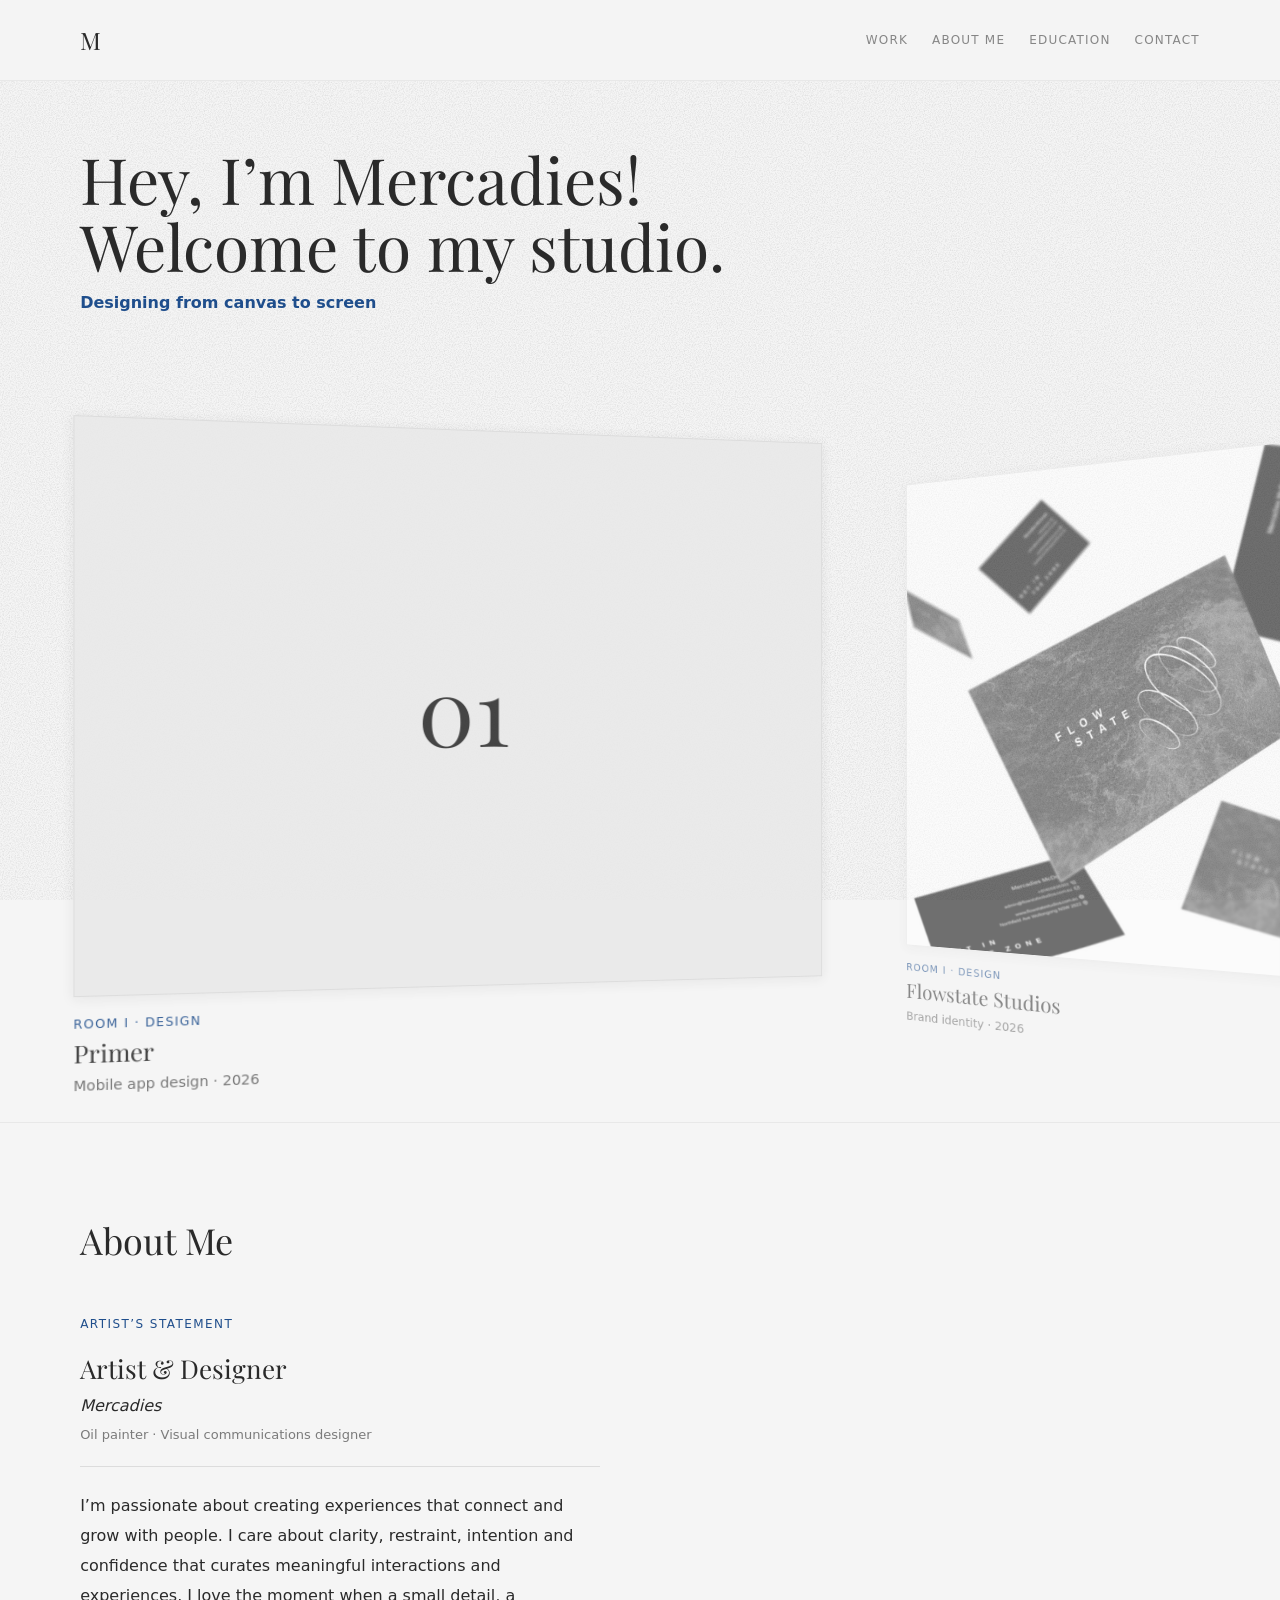
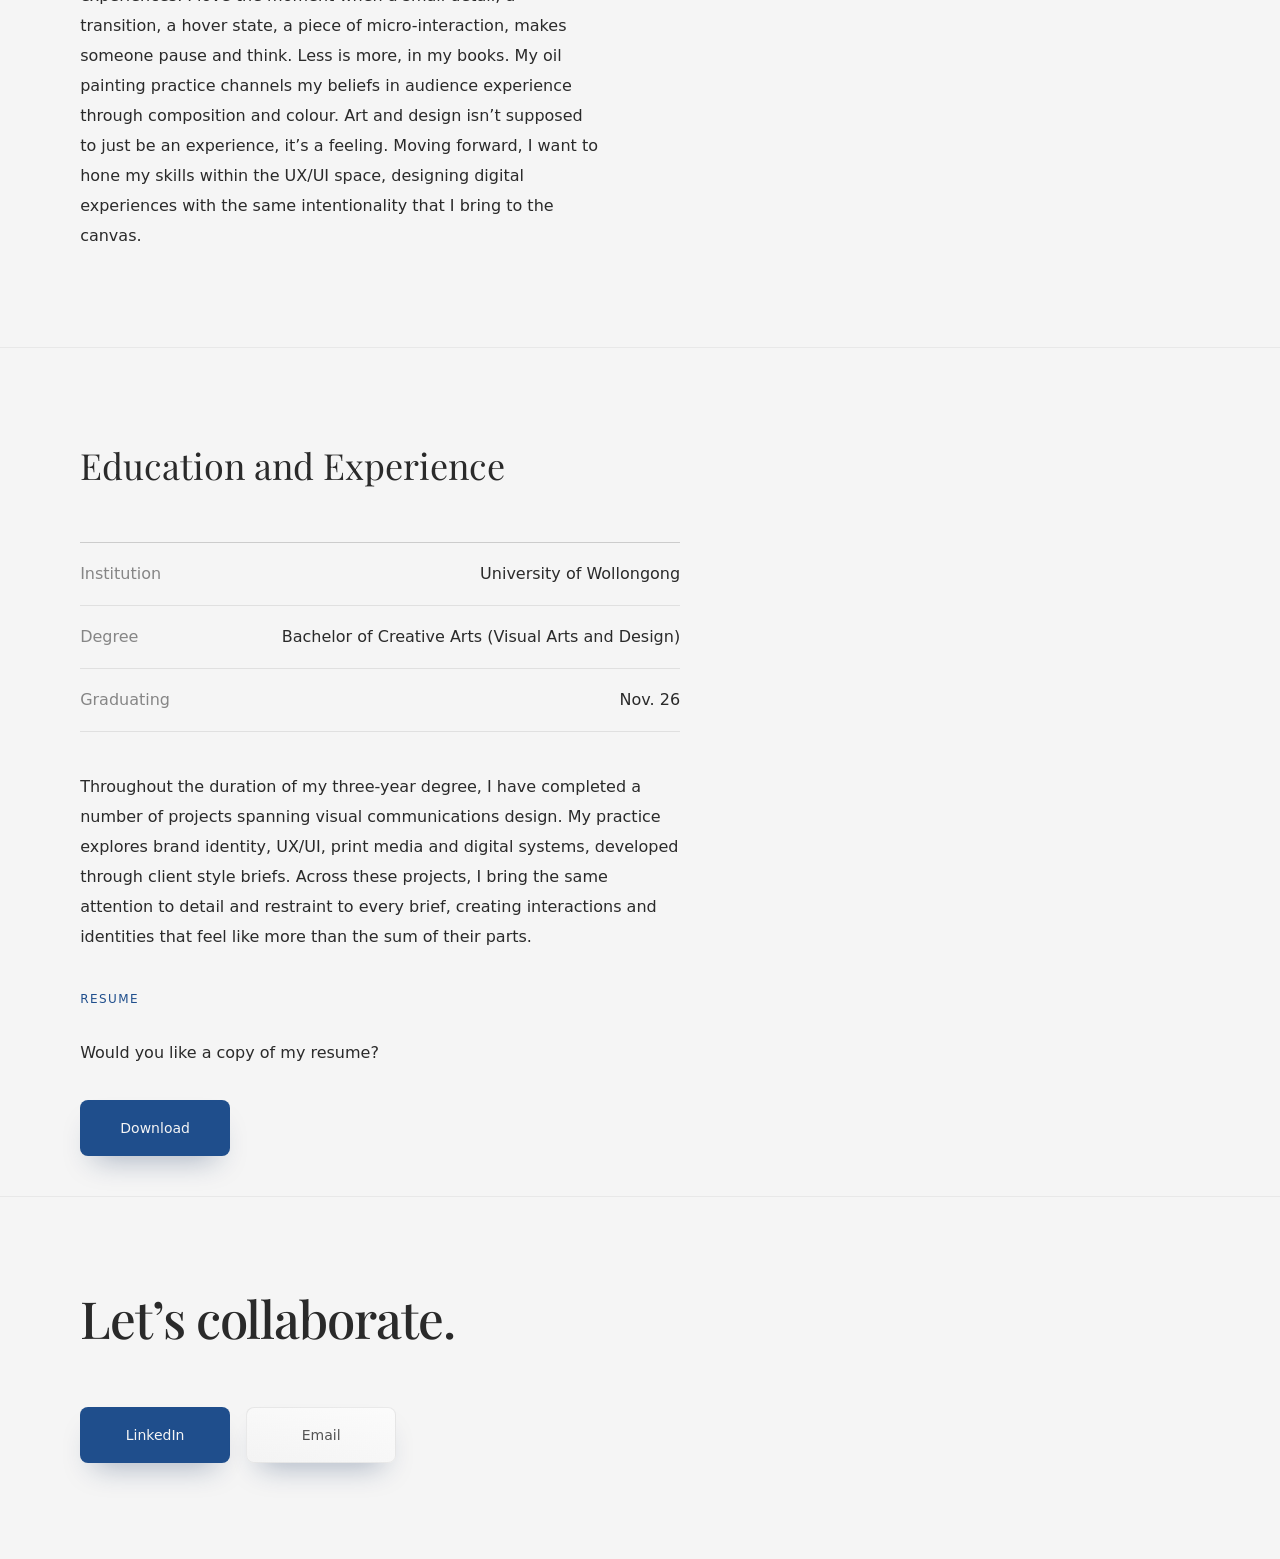
==== index.html @ 76731e68 "Update Caddyshack collateral, homepage gallery and intro styling - Caddyshack: new postcard and soci" ====
<!DOCTYPE html>
<html lang="en">
<head>
  <meta charset="UTF-8">
  <meta name="viewport" content="width=device-width, initial-scale=1">
  <title>Mercadies Portfolio</title>
  <meta name="description" content="Creative portfolio of Mercadies — artist and visual communications designer.">
  <link rel="stylesheet" href="styles.css">
  <script>document.documentElement.classList.add('js');</script>
  <style>
    .studio__nav {
      position: sticky; top: 0; z-index: 20;
      display: flex; align-items: center; justify-content: space-between; gap: var(--space-300);
      padding: var(--space-300) var(--gutter);
      background: rgba(245, 245, 245, 0.92);
      backdrop-filter: blur(10px); -webkit-backdrop-filter: blur(10px);
      border-bottom: 1px solid rgba(42, 42, 42, 0.06);
    }
    .studio__brand { font-family: var(--font-hero); font-size: 24px; color: var(--ink); }
    .studio__links { display: flex; flex-wrap: wrap; gap: var(--space-300); justify-content: flex-end; }
    .studio__links a {
      font-size: 12px; letter-spacing: 0.1em; text-transform: uppercase;
      color: rgba(42, 42, 42, 0.55); padding: 6px 0;
      border-bottom: 1px solid transparent;
      transition: color 0.4s ease-out, border-color 0.4s ease-out;
    }
    .studio__links a:hover, .studio__links a:focus-visible { color: var(--ink); border-bottom-color: var(--accent); outline: none; }

    .studio__intro {
      padding: var(--space-700) var(--gutter) var(--space-400);
      font-family: var(--font-hero); font-size: clamp(40px, 5vw, 64px); line-height: 1.05;
    }
    .studio__intro small {
      display: block; margin-top: var(--space-200);
      font-family: var(--font-display); font-size: 16px; font-weight: 600; color: var(--accent);
    }

    .walk {
      position: relative; display: flex; align-items: flex-end; gap: var(--space-700);
      overflow-x: auto; scroll-snap-type: x mandatory; scroll-behavior: smooth;
      padding: var(--space-300) var(--gutter) var(--space-400);
      scrollbar-width: none; overscroll-behavior-x: contain;
    }
    .walk::-webkit-scrollbar { display: none; }
    .walk:focus-visible { outline: 2px solid var(--accent); outline-offset: 4px; }

    .grain { z-index: 0; }
    .studio { position: relative; z-index: 1; }
    .piece { flex: 0 0 min(60vw, 760px); scroll-snap-align: center; margin: 0; }
    .piece__stage { height: clamp(520px, 66vh, 640px); display: flex; flex-direction: column; justify-content: flex-end; align-items: center; }
    .piece__stage--wall { justify-content: center; }
    .diptych { display: grid; grid-template-columns: 1fr 1fr; gap: var(--space-300); width: 100%; }
    .diptych .work { aspect-ratio: 3 / 2; }

    .work {
      position: relative; width: 100%; aspect-ratio: 4 / 3; overflow: hidden;
      background: var(--surface-light); border: 1px solid rgba(42, 42, 42, 0.08);
      box-shadow: var(--shadow-card);
      transition: transform 0.7s var(--ease-expo), box-shadow 0.7s ease-out;
    }
    .work img { position: absolute; inset: 0; width: 100%; height: 100%; object-fit: cover; }
    .work--type { display: flex; align-items: center; justify-content: center; background: var(--surface); }
    .work--type span { font-family: var(--font-hero); font-size: 96px; line-height: 1; }
    .work--empty {
      display: flex; align-items: center; justify-content: center;
      background: transparent; border: 1px dashed rgba(42, 42, 42, 0.25);
      font-size: 14px; letter-spacing: 0.08em; text-transform: uppercase; color: rgba(42, 42, 42, 0.45);
    }
    .work--framed { padding: var(--space-300); background: var(--surface-light); }
    .work--framed > * { position: relative; width: 100%; height: 100%; }

    .piece:hover .work { transform: translateY(-6px); box-shadow: 0 30px 60px -28px rgba(42, 42, 42, 0.35); }

    .plaque { margin-top: var(--space-200); font-size: 14px; line-height: 1.5; color: rgba(42, 42, 42, 0.7); }
    .plaque strong {
      display: block; font-family: var(--font-hero); font-weight: 400; font-size: 24px;
      color: var(--ink); margin-bottom: 4px;
    }
    .plaque em { font-style: normal; color: var(--accent); font-size: 12px; letter-spacing: 0.1em; text-transform: uppercase; }
    .card-head { display: grid; row-gap: var(--space-100); padding-bottom: var(--space-300); margin-bottom: var(--space-300); border-bottom: 1px solid rgba(42, 42, 42, 0.12); }
    .card-head__title { font-family: var(--font-hero); font-size: 26px; line-height: 1.1; color: var(--ink); margin: 0; }
    .card-head__artist { font-style: italic; color: var(--ink); margin: 0; }
    .card-head__meta { font-size: 13px; color: rgba(42, 42, 42, 0.6); margin: 0; }
    .piece a { display: block; color: inherit; }
    .piece a:focus-visible { outline: 2px solid var(--accent); outline-offset: 6px; }


    .placard {
      max-width: 520px; padding: 0;
    }
    .placard__eyebrow {
      font-size: 12px; letter-spacing: 0.12em; text-transform: uppercase;
      color: var(--accent); margin: 0 0 var(--space-300);
    }
    .catalogue { margin: 0; max-width: 600px; border-top: 1px solid rgba(42, 42, 42, 0.2); }
    .catalogue div {
      display: flex; justify-content: space-between; gap: var(--space-300);
      padding: var(--space-200) 0; border-bottom: 1px solid rgba(42, 42, 42, 0.1);
      font-size: var(--text-body); line-height: var(--lh-body);
    }
    .catalogue dt { color: rgba(42, 42, 42, 0.55); }
    .catalogue dd { margin: 0; text-align: right; }
    .gallery-hover .walk { scroll-snap-type: none; scroll-behavior: auto; perspective: 1400px; }
    .gallery-hover .piece { will-change: transform, opacity; }
    @keyframes studio-in { from { opacity: 0; } to { opacity: 1; } }
    body { animation: studio-in 1s ease-out both; }
    .js .studio__section {
      opacity: 0; transform: translateY(22px);
      transition: opacity 1.4s var(--ease-expo), transform 1.6s var(--ease-expo);
    }
    .js .studio__section.is-in { opacity: 1; transform: none; }
    .js img { opacity: 0; transform: scale(1.04); transition: opacity 1.4s ease-out, transform 2s var(--ease-expo); }
    .js img.is-loaded { opacity: 1; transform: none; }
    @keyframes intro-rise {
      from { opacity: 0; transform: translateY(20px); filter: blur(4px); }
      to { opacity: 1; transform: none; filter: none; }
    }
    @keyframes intro-fade { from { opacity: 0; } to { opacity: 1; } }
    :root { --t0: 0.3s; }
    @keyframes hang {
      0% { opacity: 0; transform: translateY(-36px) rotate(-3deg); }
      60% { opacity: 1; transform: translateY(4px) rotate(0.8deg); }
      100% { opacity: 1; transform: none; }
    }
    .intro-line { display: block; animation: intro-rise 1.4s var(--ease-expo) both; }
    .intro-line--hover { display: inline-block; animation-fill-mode: backwards; transition: transform 0.7s var(--ease-expo), color 0.7s ease-out, letter-spacing 0.7s var(--ease-expo); }
    @media (hover: hover) and (pointer: fine) and (prefers-reduced-motion: no-preference) {
      .intro-line--hover:hover { transform: translateY(-3px); color: var(--accent); letter-spacing: 0.005em; }
    }
    .intro-line:nth-child(1) { animation-delay: calc(var(--t0) + 0.1s); }
    .intro-line:nth-child(2) { animation-delay: calc(var(--t0) + 0.3s); }
    .intro-line:nth-child(3) { animation-delay: calc(var(--t0) + 0.6s); }
    .studio__brand { animation: intro-fade 1.2s ease-out both; }
    .studio__links a { animation: intro-fade 1.2s var(--ease-expo) both; }
    .studio__links a:nth-child(1) { animation-delay: calc(var(--t0) + 0.2s); }
    .studio__links a:nth-child(2) { animation-delay: calc(var(--t0) + 0.27s); }
    .studio__links a:nth-child(3) { animation-delay: calc(var(--t0) + 0.34s); }
    .studio__links a:nth-child(4) { animation-delay: calc(var(--t0) + 0.41s); }
    .studio__links a:nth-child(5) { animation-delay: calc(var(--t0) + 0.48s); }
    .piece__stage { transform-origin: 50% 0; animation: hang 1.6s cubic-bezier(0.2, 0.8, 0.2, 1) both; animation-delay: calc(var(--t0) + 0.2s + var(--n, 0) * 0.25s); }
    .piece .plaque { animation: intro-fade 1.2s var(--ease-expo) both; animation-delay: calc(var(--t0) + 0.6s + var(--n, 0) * 0.25s); }
    .walk-cue {
      font-size: 12px; letter-spacing: 0.12em; text-transform: uppercase; color: rgba(42, 42, 42, 0.5);
      padding: 0 var(--gutter); margin: 0 0 var(--space-200);
      animation: walk-cue 7s ease-in-out 3.6s both;
    }
    @keyframes walk-cue {
      0% { opacity: 0; }
      15%, 75% { opacity: 1; }
      100% { opacity: 0; }
    }
    .btn, .piece a { transition: transform 0.4s var(--ease-expo), box-shadow 0.4s ease-out, background-color 0.4s ease-out, color 0.4s ease-out; }
    .btn:active { transform: scale(0.97); }
    .piece a:active { transform: scale(0.985); }
    @media (prefers-reduced-motion: reduce) {
      body, .js .studio__section, .js img, .intro-line, .studio__brand, .studio__links a, .piece__stage, .piece .plaque, .walk-cue { animation: none !important; opacity: 1; transform: none; filter: none; transition: none; }
    }
    section[id] { scroll-margin-top: 96px; }
    .studio__section {
      padding: var(--space-900) var(--gutter);
      border-top: 1px solid rgba(42, 42, 42, 0.06);
    }
    .studio__section h2 {
      font-family: var(--font-hero); font-weight: 400; font-size: var(--text-heading); line-height: var(--lh-heading);
      margin: 0 0 var(--heading-gap);
    }
    .studio__grid { display: grid; grid-template-columns: minmax(0, 1fr) minmax(0, 1fr); gap: var(--space-800); }
    .studio__tagline { font-size: 14px; letter-spacing: 0.08em; text-transform: uppercase; color: rgba(0, 0, 0, 0.6); margin-bottom: var(--space-200); }
    .studio__body { font-size: var(--text-body); line-height: var(--lh-body); max-width: 600px; }
    .studio__degree { font-weight: 700; font-size: var(--text-subheading); line-height: var(--lh-subheading); }
    .studio__degree span { display: block; }
    .studio__resume { max-width: 600px; align-self: start; display: flex; flex-direction: column; gap: var(--space-500); }
    #education { padding-bottom: var(--space-500); }
    #education .studio__grid { grid-template-columns: minmax(0, 1fr); row-gap: var(--space-500); }
    .studio__resume-foot { margin-top: auto; display: flex; flex-direction: column; align-items: flex-start; gap: var(--space-400); }
    .studio__resume-foot .placard__eyebrow { margin: 0; }
    .contact-row { display: flex; gap: var(--space-300); flex-wrap: wrap; }
    #contact h2 { font-size: clamp(36px, 4vw, 52px); font-weight: 500; line-height: 0.98; letter-spacing: -0.02em; margin-bottom: var(--space-700); }
    .contact-row { gap: var(--space-200); }

    @media (max-width: 900px) {
      .studio__grid { grid-template-columns: minmax(0, 1fr); gap: var(--space-500); }
    }
    @media (max-width: 720px) {
      .studio__nav { flex-direction: column; align-items: flex-start; }
      .studio__links { justify-content: flex-start; gap: var(--space-200); }
      .walk { flex-direction: column; align-items: stretch; overflow: visible; scroll-snap-type: none; gap: var(--space-600); }
      .piece { flex: none; width: 100%; }
      .piece__stage { height: auto; min-height: 340px; }
    }
    @media (prefers-reduced-motion: reduce) {
      .walk { scroll-behavior: auto; }
      .work { transition: none !important; }
    }
  </style>
</head>
<body>
  <div class="grain" aria-hidden="true"></div>
  <div class="studio">
    <header class="studio__nav">
      <a class="studio__brand" href="#top" aria-label="Back to top of studio">M</a>
      <nav class="studio__links" aria-label="Studio">
        <a href="#gallery">Work</a>
        <a href="#about">About Me</a>
        <a href="#education">Education</a>
        <a href="#contact">Contact</a>
      </nav>
    </header>

    <main id="top">
      <section class="studio__intro" aria-label="Welcome">
        <span class="intro-line intro-line--hover">Hey, I’m Mercadies!</span>
        <span class="intro-line intro-line--hover">Welcome to my studio.</span>
        <small class="intro-line">Designing from canvas to screen</small>
      </section>

      <section id="gallery" aria-label="Gallery">
        <p class="walk-cue" aria-hidden="true">Move to the edges to walk through</p>
        <div class="walk" tabindex="0" aria-label="Design work and paintings">
          <figure class="piece piece--sculpture" data-kind="Design">
            <a href="projects/primer.html">
              <div class="piece__stage">
                <div class="work work--type" aria-hidden="true"><span>01</span></div>
                              </div>
            </a>
            <figcaption class="plaque"><em>Room I · Design</em><strong>Primer</strong>Mobile app design · 2026</figcaption>
          </figure>
          <figure class="piece piece--sculpture" data-kind="Design">
            <a href="projects/flowstate-studios.html">
              <div class="piece__stage">
                <div class="work"><img src="assets/flowstate/mockup-business-cards-scatter.jpg" width="2000" height="1440" alt="Flowstate Studios business cards scattered across a surface" loading="lazy"></div>
                              </div>
            </a>
            <figcaption class="plaque"><em>Room I · Design</em><strong>Flowstate Studios</strong>Brand identity · 2026</figcaption>
          </figure>
          <figure class="piece piece--sculpture" data-kind="Design">
            <a href="projects/caddyshack-project.html">
              <div class="piece__stage">
                <div class="work"><img src="assets/caddyshack/flat-lay.jpg" width="2000" height="1333" alt="Caddyshack postcards laid out on a linen cloth beside a cup of coffee" loading="lazy"></div>
                              </div>
            </a>
            <figcaption class="plaque"><em>Room I · Design</em><strong>Caddyshack Project</strong>Sexual health campaign · 2026</figcaption>
          </figure>
          <figure class="piece" data-kind="Painting">
            <a href="paintings/between-the-tide.html">
              <div class="piece__stage piece__stage--wall">
                <div class="work"><img src="paintings/between-the-tide-wall.jpg" width="2000" height="1946" loading="lazy" alt="Between the Tide 2026, two oil on canvas seascapes side by side on a white wall"></div>
              </div>
            </a>
            <figcaption class="plaque"><em>Room II · Painting</em><strong>Between the Tide, 2026</strong>Oil on canvas · two panels · For sale</figcaption>
          </figure>
          <figure class="piece" data-kind="Painting">
            <a href="paintings/daisy.html">
              <div class="piece__stage piece__stage--wall">
                <div class="work"><img src="paintings/daisy-1.jpg" width="2200" height="1840" loading="lazy" alt="Daisy 2026, a series of four oil on canvas paintings; the first painting shows a suburban road and a red-trunked tree"></div>
              </div>
            </a>
            <figcaption class="plaque"><em>Room III · Painting</em><strong>Daisy, 2026</strong>Oil on canvas · series of four · For sale after exhibition</figcaption>
          </figure>
        </div>
      </section>

      <section class="studio__section" id="about" aria-labelledby="about-title">
        <h2 id="about-title">About Me</h2>
        <div class="placard">
          <p class="placard__eyebrow">Artist’s statement</p>
          <div class="card-head">
            <p class="card-head__title">Artist &amp; Designer</p>
            <p class="card-head__artist">Mercadies</p>
            <p class="card-head__meta">Oil painter · Visual communications designer</p>
          </div>
          <p class="studio__body">I’m passionate about creating experiences that connect and grow with people. I care about clarity, restraint, intention and confidence that curates meaningful interactions and experiences. I love the moment when a small detail, a transition, a hover state, a piece of micro-interaction, makes someone pause and think. Less is more, in my books. My oil painting practice channels my beliefs in audience experience through composition and colour. Art and design isn’t supposed to just be an experience, it’s a feeling. Moving forward, I want to hone my skills within the UX/UI space, designing digital experiences with the same intentionality that I bring to the canvas.</p>
        </div>
      </section>

      <section class="studio__section" id="education" aria-labelledby="education-title">
        <h2 id="education-title">Education and Experience</h2>
        <div class="studio__grid">
        <div>
        <dl class="catalogue">
          <div><dt>Institution</dt><dd>University of Wollongong</dd></div>
          <div><dt>Degree</dt><dd>Bachelor of Creative Arts (Visual Arts and Design)</dd></div>
          <div><dt>Graduating</dt><dd>Nov. 26</dd></div>
        </dl>
        </div>
        <div class="placard studio__resume">
          <p class="studio__body">Throughout the duration of my three-year degree, I have completed a number of projects spanning visual communications design. My practice explores brand identity, UX/UI, print media and digital systems, developed through client style briefs. Across these projects, I bring the same attention to detail and restraint to every brief, creating interactions and identities that feel like more than the sum of their parts.</p>
          <div class="studio__resume-foot">
            <p class="placard__eyebrow">Resume</p>
            <p class="studio__body">Would you like a copy of my resume?</p>
            <a class="btn btn--dark btn--sm" href="assets/Mercadies-Resume-2026.pdf" download="Mercadies-Resume-2026.pdf" aria-label="Download resume as PDF">Download</a>
          </div>
        </div>
        </div>
      </section>

      <section class="studio__section" id="contact" aria-labelledby="contact-title">
        <h2 id="contact-title">Let’s collaborate.</h2>
        <div class="contact-row">
          <a class="btn btn--dark btn--sm" href="https://www.linkedin.com/in/mercadies-mcdonald-653913278" target="_blank" rel="noopener" aria-label="LinkedIn (opens in new tab)">LinkedIn</a>
          <a class="btn btn--light btn--sm" href="mailto:mercadiesjewel@gmail.com">Email</a>
        </div>
      </section>
    </main>
  </div>

  <script>
    const reduce = matchMedia('(prefers-reduced-motion: reduce)').matches;
    const walk = document.querySelector('#gallery .walk');
    const pieces = [...walk.querySelectorAll('.piece')];

    const current = () => {
      const mid = walk.scrollLeft + walk.clientWidth / 2;
      let best = 0, dist = Infinity;
      pieces.forEach((p, i) => {
        const c = p.offsetLeft + p.offsetWidth / 2;
        if (Math.abs(c - mid) < dist) { dist = Math.abs(c - mid); best = i; }
      });
      return best;
    };
    const maxScroll = () => walk.scrollWidth - walk.clientWidth;
    const go = (i) => {
      const target = pieces[Math.max(0, Math.min(pieces.length - 1, i))];
      target.scrollIntoView({ behavior: reduce ? 'auto' : 'smooth', inline: 'center', block: 'nearest' });
    };
    walk.addEventListener('keydown', (e) => {
      if (e.key === 'ArrowRight') { e.preventDefault(); go(current() + 1); }
      if (e.key === 'ArrowLeft') { e.preventDefault(); go(current() - 1); }
    });
    const revealObserver = new IntersectionObserver((entries) => {
      entries.forEach((e) => {
        if (e.isIntersecting) { e.target.classList.add('is-in'); revealObserver.unobserve(e.target); }
      });
    }, { threshold: 0.12 });
    document.querySelectorAll('.studio__section').forEach((el) => revealObserver.observe(el));
    setTimeout(() => document.querySelectorAll('.studio__section').forEach((el) => el.classList.add('is-in')), 2500);
    pieces.forEach((p, i) => p.style.setProperty('--n', i));
    document.querySelectorAll('img').forEach((img) => {
      const done = () => img.classList.add('is-loaded');
      if (img.complete && img.naturalWidth) done();
      else img.addEventListener('load', done, { once: true });
    });
    const hoverPan =!reduce && matchMedia('(hover: hover) and (pointer: fine) and (min-width: 721px)').matches;
    if (hoverPan) {
      document.documentElement.classList.add('gallery-hover');
      let target = 0, current = 0, vel = 0, raf = null;
      const frame = () => {
        if (vel) target = Math.max(0, Math.min(maxScroll(), target + vel));
        current += (target - current) * 0.1;
        if (Math.abs(target - current) < 0.5) current = target;
        walk.scrollLeft = current;
        const mid = current + walk.clientWidth / 2;
        pieces.forEach((p) => {
          const d = Math.max(-1.2, Math.min(1.2, (p.offsetLeft + p.offsetWidth / 2 - mid) / (walk.clientWidth * 0.5)));
          const near = 1 - Math.min(1, Math.abs(d));
          p.style.transform = `translateZ(${(-Math.min(1, Math.abs(d)) * 120).toFixed(1)}px) rotateY(${(-d * 34).toFixed(2)}deg)`;
          p.style.opacity = (0.55 + near * 0.45).toFixed(3);
        });
        raf = (vel || current !== target) ? requestAnimationFrame(frame) : null;
      };
      walk.addEventListener('pointermove', (e) => {
        const r = walk.getBoundingClientRect();
        const x = (e.clientX - r.left) / r.width;
        vel = x < 0.35 ? -Math.min(1, (0.35 - x) / 0.2) * 9 : x > 0.65 ? Math.min(1, (x - 0.65) / 0.2) * 9 : 0;
        if (vel && !raf) { current = target = walk.scrollLeft; raf = requestAnimationFrame(frame); }
      });
      walk.addEventListener('pointerleave', () => { vel = 0; });
      walk.addEventListener('scroll', () => {
        if (raf || Math.abs(walk.scrollLeft - current) < 1) return;
        target = current = walk.scrollLeft;
        raf = requestAnimationFrame(frame);
      }, { passive: true });
      frame();
    }
  </script>
</body>
</html>
---- styles.css ----
@import url('https://fonts.googleapis.com/css2?family=Playfair+Display:wght@400;500;600;700;800&display=swap');

/* Design tokens (Hermès-inspired luxury system) */
:root {
  --bg: #f5f5f5;               /* off-white, clean and exclusive */
  --ink: #2a2a2a;              /* charcoal mid for warmth and elegance */
  --ink-light: #3d3d3d;        /* warm grey for depth */
  --accent: #1F4E8C;           /* ultramarine, drawn from Between the Tide */
  --surface: #e8e8e8;          /* subtle grey for cards and elements */
  --surface-light: #fafafa;
  --on-brand: #f5f5f5;

  /* Articulat CF is a commercial typeface; Inter is the fallback */
  --font-display: "Articulat CF", "Inter", system-ui, sans-serif;
  --font-body: "Inter", system-ui, sans-serif;
  --font-serif: "Garamond", "Georgia", serif;  /* Secondary serif font */
  --font-hero: "Playfair Display", "Georgia", serif;   /* Hero display font */

  /* Type scale for content text (hero, nav and buttons keep their own sizes) */
  --text-heading: 36px;     --lh-heading: 42px;
  --text-subheading: 24px;  --lh-subheading: 29px;
  --text-body: 16px;        --lh-body: 30px;

  /* Spacing scale (Emil Kowalski standard) */
  --space-50: 4px;
  --space-75: 8px;      /* was --space-200 */
  --space-100: 12px;    /* was --space-300 */
  --space-200: 16px;
  --space-300: 24px;
  --space-350: 28px;
  --space-400: 32px;
  --space-500: 40px;
  --space-600: 48px;
  --space-700: 64px;
  --space-800: 80px;
  --space-900: 96px;

  --radius-200: 8px;

  --shadow-card: 0 2px 12px rgba(42, 42, 42, 0.08);
  --shadow-sm: 0 1px 4px rgba(42, 42, 42, 0.06);
  --shadow-lg: 0 8px 24px rgba(42, 42, 42, 0.1);

  /* Side margin: 100px at full width (as designed), easing smoothly down to
     48px on tablets — no sudden jumps, so the nav switches to the hamburger
     at exactly one width */
  --gutter: clamp(48px, 6.26vw, 100px);

  --ease-expo: cubic-bezier(.16, 1, .3, 1);   /* shared "glide to a stop" easing */
  --ease-soft: cubic-bezier(.22, .61, .36, 1);
  --ease-settle: cubic-bezier(.22, .61, .36, 1);

  /* Section rhythm: sections are separated by generous, even space alone
     (no rules), with the same gap from heading to content everywhere */
  --section-space: 240px;
  --heading-gap: 56px;
}

*, *::before, *::after { box-sizing: border-box; }
html { scroll-behavior: smooth; }
html {
  background: #f5f5f5;
}
body {
  margin: 0;
  background: var(--bg);
  color: var(--ink);
  font-family: var(--font-display);
  -webkit-font-smoothing: antialiased;
  overflow-x: clip;                     /* full-bleed pieces never cause sideways scrolling */
}
h1, h2, h3, p { margin: 0; }
a {
  color: inherit;
  text-decoration: none;
  transition: color 0.4s ease-out, opacity 0.4s ease-out;
}
a:hover {
  opacity: .8;
}
img { display: block; }

/* Paper grain — minimized for Apple aesthetic clarity */
.grain {
  position: fixed;
  inset: 0;
  z-index: 100;
  pointer-events: none;
  mix-blend-mode: multiply;
  background-image: url("data:image/svg+xml,%3Csvg xmlns='http://www.w3.org/2000/svg' width='240' height='240'%3E%3Cfilter id='n'%3E%3CfeTurbulence type='fractalNoise' baseFrequency='.85' numOctaves='3' stitchTiles='stitch'/%3E%3CfeColorMatrix values='.35 0 0 0 .78 .35 0 0 0 .78 .35 0 0 0 .78 0 0 0 0 1'/%3E%3C/filter%3E%3Crect width='100%25' height='100%25' filter='url(%23n)'/%3E%3C/svg%3E");
}

/* ---------- Background — subtle, not decorative ----------
   Soft gradient background. Removed continuous animation for clarity. */
.ambient {
  position: fixed;
  inset: 0;
  z-index: -1;
  overflow: hidden;
  pointer-events: none;
  background: transparent;
}
/* Each glow is an irregular cloud: several soft ovals of different sizes,
   placed off-centre so they merge into a lumpy, organic shape (each glow
   has its own). It flows along a looping path made of two circles turning
   at different speeds (an orbit inside an orbit), turns very slowly and
   stretches/squashes gently, so its silhouette keeps shifting. Every motion
   is a continuous loop: it never stops, never reverses, never shows a seam.
     --x/--y  anchor point     --r1/--t1  big circle radius / lap time
     --size   cloud area       --r2/--t2  small circle radius / lap time
     --tone   centre colour    --tb  stretch time   --ts  turn time   --dir  orbit direction */
.ambient__orbit {
  position: absolute;
  left: var(--x);
  top: var(--y);
  width: 0;
  height: 0;
  display: none;
  animation: orbit var(--t1) linear infinite var(--dir, normal);
  animation-delay: var(--phase, 0s);
}
.ambient__blob {
  position: absolute;
  left: calc(var(--size) / -2);
  top: calc(var(--size) / -2);
  width: var(--size);
  height: var(--size);
  /* Feathered falloff (roughly a bell curve) for every oval, so the
     cloud melts into the background with no visible edge */
  --fall:
    var(--tone) 0%,
    color-mix(in srgb, var(--tone) 72%, transparent) 22%,
    color-mix(in srgb, var(--tone) 42%, transparent) 45%,
    color-mix(in srgb, var(--tone) 17%, transparent) 68%,
    color-mix(in srgb, var(--tone) 5%, transparent) 86%,
    transparent 100%;
  background: var(--shape);
  --r1: var(--r2);                    /* inner circle reuses the orbit keyframes */
  animation:
    orbit var(--t2) linear infinite reverse,
    turn var(--ts) linear infinite,
    stretch var(--tb) ease-in-out infinite alternate;
}
@keyframes orbit {
  from { transform: rotate(0turn) translateX(var(--r1)); }
  to   { transform: rotate(1turn) translateX(var(--r1)); }
}
@keyframes turn {
  from { rotate: 0turn; }
  to   { rotate: 1turn; }
}
@keyframes stretch {
  from { scale: .94 1.06; }
  to   { scale: 1.08 .92; }
}
/* Four different cloud shapes — each oval: size, then where it sits */
.ambient__orbit--a .ambient__blob { --shape:
  radial-gradient(ellipse 34% 26% at 38% 44%, var(--fall)),
  radial-gradient(ellipse 24% 30% at 60% 54%, var(--fall)),
  radial-gradient(ellipse 20% 16% at 50% 30%, var(--fall)),
  radial-gradient(ellipse 16% 20% at 30% 62%, var(--fall)); }
.ambient__orbit--b .ambient__blob { --shape:
  radial-gradient(ellipse 30% 22% at 46% 52%, var(--fall)),
  radial-gradient(ellipse 18% 28% at 66% 40%, var(--fall)),
  radial-gradient(ellipse 22% 14% at 34% 36%, var(--fall)),
  radial-gradient(ellipse 14% 18% at 58% 70%, var(--fall)); }
.ambient__orbit--c .ambient__blob { --shape:
  radial-gradient(ellipse 28% 32% at 44% 46%, var(--fall)),
  radial-gradient(ellipse 26% 16% at 62% 64%, var(--fall)),
  radial-gradient(ellipse 14% 20% at 68% 34%, var(--fall)); }
.ambient__orbit--d .ambient__blob { --shape:
  radial-gradient(ellipse 32% 20% at 50% 46%, var(--fall)),
  radial-gradient(ellipse 20% 24% at 34% 58%, var(--fall)),
  radial-gradient(ellipse 18% 22% at 66% 36%, var(--fall)),
  radial-gradient(ellipse 12% 14% at 72% 62%, var(--fall)); }
.ambient__orbit--a { --x: 18%; --y: 22%; --size: 120vmax; --tone: rgba(50, 50, 50, .15);
                     --r1: 21vw; --t1: 40s; --r2: 10vw; --t2: 26s; --tb: 17s; --ts: 200s; }
.ambient__orbit--b { --x: 82%; --y: 78%; --size: 132vmax; --tone: rgba(36, 36, 36, .13);
                     --r1: 25vw; --t1: 48s; --r2: 11vw; --t2: 31s; --tb: 20s; --ts: 240s; --dir: reverse; --phase: -9s; }
.ambient__orbit--c { --x: 55%; --y: 42%; --size: 90vmax;  --tone: rgba(60, 60, 60, .12);
                     --r1: 27vw; --t1: 34s; --r2: 9vw;  --t2: 23s; --tb: 14s; --ts: 170s; --phase: -14s; }
.ambient__orbit--d { --x: 12%; --y: 88%; --size: 98vmax;  --tone: rgba(44, 44, 44, .125);
                     --r1: 18vw; --t1: 42s; --r2: 12vw; --t2: 28s; --tb: 18s; --ts: 220s; --dir: reverse; --phase: -4s; }

.page {
  max-width: 1597px;
  margin: 0 auto;
  padding: 0 var(--gutter);
}

/* ---------- Nav ---------- */
/* Sticky nav: sits 50px down at the top of the page (as designed), then tucks
   up to a 10px inset once scrolled — the negative top means the bar never
   changes height, so nothing below it shifts. */
.site-header {
  --header-pad: 50px;
  position: sticky;
  top: calc(10px - var(--header-pad));
  z-index: 50;
  padding: var(--header-pad) 0 10px;
  /* Clear at the top so the living background flows behind it; once
     scrolled it becomes frosted glass over the moving gradient */
  background: rgba(246, 246, 246, 0);
  transition: box-shadow .3s ease, background-color .6s ease;
}
.site-header.is-stuck,
.site-header.is-open {
  background: rgba(246, 246, 246, .62);
  -webkit-backdrop-filter: blur(8px) saturate(1.1);
  backdrop-filter: blur(8px) saturate(1.1);
}
.site-header.is-stuck { box-shadow: 0 6px 18px -10px rgba(0, 0, 0, .25); }
/* Nav jumps land each heading ~90px from the top, just under the bar */
section[id] { scroll-margin-top: calc(90px - var(--section-space)); }
/* Desktop: the "M" and every link are spread evenly across the bar, with the
   same gap between each word. When the words can no longer all fit with at
   least --nav-min-gap between them, main.js adds .nav-compact to <html> and
   the bar switches to the hamburger menu, so no word is ever squeezed or cut. */
.nav {
  --nav-min-gap: 48px;
  display: flex;
  align-items: center;
  justify-content: space-between;
  gap: var(--nav-min-gap);
}
.nav ul {
  margin: 0;
  padding: 0;
  list-style: none;
}
html:not(.nav-compact) .nav ul { display: contents; }   /* links join the even spread */
.nav a {
  display: inline-block;
  font-weight: 900;
  font-size: 20px;
  line-height: 50px;
  white-space: nowrap;
  position: relative;
  transition: opacity 0.4s ease-out, transform 0.4s cubic-bezier(0.34, 1.56, 0.64, 1);
}
/* "M" mark: always visible, takes you back to the top of the landing page */
/* Soft hover: the other links fade back slightly while the hovered one lifts and underlines */
@media (hover: hover) {
  .nav:hover a:not(:hover) { opacity: .5; }
  .nav a:hover {
    transform: translateY(-2px);
    color: var(--accent);
  }
}
.nav a:focus-visible {
  transform: translateY(-1px);
  outline: 2px solid var(--accent);
  outline-offset: 4px;
}
.nav a::after {
  content: "";
  position: absolute;
  left: 0; right: 0; bottom: 10px;
  height: 2px;
  background: var(--accent);
  transform: scaleX(0);
  transform-origin: right;
  transition: transform 0.5s cubic-bezier(0.34, 1.56, 0.64, 1);
}
.nav a:hover::after, .nav a:focus-visible::after,
.nav a.is-current::after {             /* underline follows the section you're reading */
  transform: scaleX(1);
  transform-origin: left;
}

/* Hamburger button (only when the words no longer fit) */
.nav__toggle {
  display: none;
  position: relative;
  width: 44px;
  height: 44px;
  margin: 3px -10px 3px auto;         /* optically aligns the bars with the gutter */
  padding: 0;
  border: 0;
  border-radius: 50%;
  background: transparent;
  color: var(--ink);
  cursor: pointer;
  transition: background-color .3s var(--ease-soft);
}
.nav__toggle {
  transition: background-color 0.4s ease-out, transform 0.4s cubic-bezier(0.34, 1.56, 0.64, 1);
}
.nav__toggle:hover {
  background-color: rgba(0, 0, 0, .08);
  transform: scale(1.06);
}
.nav__toggle:active {
  transform: scale(0.94);
}
.nav__toggle:focus-visible {
  outline: 2px solid var(--ink);
  outline-offset: 2px;
}
.nav__toggle span {
  position: absolute;
  left: 11px;
  width: 22px;
  height: 2px;
  border-radius: 2px;
  background: currentColor;
  transition: transform .45s var(--ease-soft), opacity .25s var(--ease-soft);
}
.nav__toggle span:nth-child(1) { top: 15px; }
.nav__toggle span:nth-child(2) { top: 21px; }
.nav__toggle span:nth-child(3) { top: 27px; }
/* Bars fold into an X when the menu is open */
.is-open .nav__toggle span:nth-child(1) { transform: translateY(6px) rotate(45deg); }
.is-open .nav__toggle span:nth-child(2) { opacity: 0; transform: scaleX(.3); }
.is-open .nav__toggle span:nth-child(3) { transform: translateY(-6px) rotate(-45deg); }

/* While switching between the full bar and the hamburger, nothing animates —
   so the closed dropdown never flashes open on the way */
.nav-switching .nav ul,
.nav-switching .nav li,
.nav-switching .nav a,
.nav-switching .nav__toggle,
.nav-switching .nav__toggle span { transition: none !important; }

/* ---- Compact (hamburger) mode ---- */
.nav-compact .site-header.is-open { box-shadow: 0 6px 18px -10px rgba(0, 0, 0, .25); }
.nav-compact .nav { gap: 0; }
.nav-compact .nav__toggle { display: block; }

/* Dropdown panel: fades and glides down from under the bar */
.nav-compact .nav ul {
  position: absolute;
  top: 100%;
  left: 0;
  right: 0;
  display: flex;
  flex-direction: column;
  align-items: flex-end;
  padding: 8px var(--gutter) 28px;
  background: rgba(246, 246, 246, .97);
  box-shadow: 0 18px 24px -18px rgba(0, 0, 0, .3);
  opacity: 0;
  visibility: hidden;
  transform: translateY(-12px);
  transition: opacity .35s var(--ease-soft), transform .45s var(--ease-soft), visibility 0s linear .45s;
}
.nav-compact .is-open .nav ul {
  opacity: 1;
  visibility: visible;
  transform: none;
  transition: opacity .35s var(--ease-soft), transform .45s var(--ease-soft), visibility 0s;
}

/* Links drift in one after another */
.nav-compact .nav li {
  opacity: 0;
  transform: translateY(-8px);
  transition: opacity .3s var(--ease-soft), transform .4s var(--ease-soft);
}
.nav-compact .is-open .nav li { opacity: 1; transform: none; }
.nav-compact .is-open .nav li:nth-child(1) { transition-delay: .06s; }
.nav-compact .is-open .nav li:nth-child(2) { transition-delay: .10s; }
.nav-compact .is-open .nav li:nth-child(3) { transition-delay: .14s; }
.nav-compact .is-open .nav li:nth-child(4) { transition-delay: .18s; }
.nav-compact .is-open .nav li:nth-child(5) { transition-delay: .22s; }
.nav-compact .nav li a { line-height: 48px; }
.nav-compact .nav li a::after { bottom: 9px; }

/* ---------- Hero ---------- */
/* The hero fills the first screen, with the lockup centred in it */
.hero {
  container-type: inline-size;
  display: flex;
  align-items: center;
  justify-content: center;
  /* Fills the first screen, but never taller than 60% of the width — so on
     narrow screens the space above/below shrinks with the lockup and keeps
     the same balance as desktop (lockup ≈ 36% of the hero's height) */
  --header-h: 110px;                  /* nav bar height at the top of the page */
  min-height: min(calc(100svh - var(--header-h)), 60vw);
  padding-block: min(80px, 8vw);
}
/* Lockup: everything is sized in em off one font-size, so the three pieces
   scale together as a single unit and never shift relative to each other.
   The name spans the full content width (uppercase name ≈ 5.86em wide). */
.hero__lockup {
  width: max-content;
  font-size: 17cqi;
  font-weight: 900;
}
.hero__eyebrow,
.hero__year {
  font-size: max(.12em, 10px);        /* Reduced size to emphasize the name */
  font-weight: 400;
  line-height: 1.2;
}
.hero__title {
  margin: .07em 0 .05em;
  font-family: var(--font-hero);
  font-size: 1em;
  font-weight: 400;
  line-height: .8;
  letter-spacing: -.02em;
  text-shadow: 0 .031em .031em rgba(0, 0, 0, .25);
}
.hero__year { text-align: right; }
.hero__chars { display: inline-block; }
.hero__chars > span { display: inline-block; }
/* Skip link: visible on focus for keyboard users */
.skip-link {
  position: absolute;
  top: -40px;
  left: 0;
  background: var(--ink);
  color: var(--bg);
  padding: 8px 16px;
  text-decoration: none;
  z-index: 100;
  border-radius: 0 0 8px 0;
}
.skip-link:focus {
  top: 0;
}

.sr-only {
  position: absolute;
  width: 1px;
  height: 1px;
  overflow: hidden;
  clip: rect(0 0 0 0);
  white-space: nowrap;
}

/* ---------- Intro build: a title builds itself piece by piece ----------
   Used by the landing hero and project page titles ([data-intro]).
   .js-intro is set in <head> (skipped for reduced-motion users) so nothing
   flashes before the sequence. It replays every time it comes back into
   view: hidden → .intro-play (animating) → .is-built (finished); scrolling
   it fully out of view resets it to hidden.
   Sequence: letters rise and sharpen one after another → "Creative
   Portfolio" drops onto the name → "2026" rises into its slot → the
   shadow ([data-intro-shadow]) settles underneath. */
.js-intro [data-intro]:not(.is-built) .hero__chars > span,
.js-intro [data-intro]:not(.is-built) .hero__eyebrow,
.js-intro [data-intro]:not(.is-built) .hero__year { opacity: 0; }
.js-intro [data-intro]:not(.is-built):not(.is-settled) [data-intro-shadow] {
  text-shadow: 0 .031em .031em rgba(0, 0, 0, 0);
}
.js-intro [data-intro-shadow] { transition: text-shadow 1.4s ease; }

[data-intro] { --stagger: 110ms; }      /* gap between letters (longer titles use less) */
[data-intro].intro-play .hero__chars > span {
  animation: brick-in 1.9s var(--ease-expo) calc(var(--i) * var(--stagger)) both;
}
[data-intro].intro-play .hero__eyebrow { animation: drop-in 1.7s var(--ease-expo) .9s both; }
[data-intro].intro-play .hero__year    { animation: rise-in 1.7s var(--ease-expo) 1.2s both; }

/* Once built, the letters are free to respond to the pointer */
[data-intro].is-built .hero__chars > span { animation: none; }
@media (hover: hover) and (pointer: fine) and (prefers-reduced-motion: no-preference) {
  [data-intro].is-built .hero__chars > span {
    transition: transform .6s var(--ease-expo), color .4s ease-out;
  }
  [data-intro].is-built .hero__chars > span:hover {
    transform: translateY(-.05em);
    color: var(--accent);
  }
}

/* Reading progress: a hairline along the top edge that fills as you scroll */
.scroll-progress {
  position: fixed;
  top: 0; left: 0; right: 0;
  height: 2px;
  background: var(--accent);
  transform-origin: left;
  transform: scaleX(0);
  z-index: 200;
  pointer-events: none;
}

/* Nav arrives once, on first load only, after the hero has mostly built:
   desktop links drift down one by one; on smaller screens the menu button fades in */
.nav-intro .nav__toggle,
.nav-intro .nav__brand { opacity: 0; }
.nav-intro.nav-play .nav__toggle,
.nav-intro.nav-play .nav__brand { animation: fade-in 1.8s ease 1.8s both; }
/* Full bar: the M arrives first, then the links one by one */
.nav-intro:not(.nav-compact) .nav li { opacity: 0; }
.nav-intro.nav-play:not(.nav-compact) .nav__brand,
.nav-intro.nav-play:not(.nav-compact) .nav li {
  animation: nav-in 1.8s var(--ease-expo) calc(1.8s + var(--n) * 140ms) both;
}
.nav__brand { --n: 0; }
.nav li:nth-child(1) { --n: 1; }
.nav li:nth-child(2) { --n: 2; }
.nav li:nth-child(3) { --n: 3; }
.nav li:nth-child(4) { --n: 4; }
.nav li:nth-child(5) { --n: 5; }
@keyframes nav-in {
  from { opacity: 0; transform: translateY(-10px); }
  to   { opacity: 1; transform: none; }
}

/* ---------- Section reveals ----------
   Quieter than the hero on purpose (no blur, no letter build). Every
   section enters the same way: heading (--d:0) → main content (--d:1) →
   secondary piece (--d:2), each rising and fading in with the same
   duration and spacing. */
.motion [data-reveal-group]:not(.is-revealed) [data-reveal] { opacity: 0; }
.motion .is-revealed [data-reveal] {
  animation: reveal-up 0.9s cubic-bezier(0.16, 1, 0.3, 1) calc(var(--d, 0) * 120ms) both;
}
@keyframes reveal-up {
  from { opacity: 0; }
  to   { opacity: 1; }
}

@keyframes brick-in {
  from { opacity: 0; transform: translateY(12px); }
  to   { opacity: 1; transform: none; }
}
@keyframes drop-in {
  from { opacity: 0; transform: translateY(12px); }
  to   { opacity: 1; transform: none; }
}
@keyframes rise-in {
  from { opacity: 0; transform: translateY(12px); }
  to   { opacity: 1; transform: none; }
}
@keyframes fade-in {
  from { opacity: 0; }
  to   { opacity: 1; }
}

/* ---------- Smooth interaction animations ---------- */
/* Link hover: smooth underline reveal from right to left */
@keyframes link-underline {
  from { transform: scaleX(0); transform-origin: right; }
  to   { transform: scaleX(1); transform-origin: left; }
}

/* Card lift: gentle hover lift with shadow depth */
@keyframes card-lift {
  to {
    transform: translateY(-4px);
    box-shadow: 0 12px 24px rgba(0, 0, 0, .15);
  }
}

/* Pulse: subtle attention draw */
@keyframes pulse {
  0%, 100% { opacity: 1; }
  50% { opacity: .7; }
}

/* Scale in: element appears with slight scale */
@keyframes scale-in {
  from { opacity: 0; transform: scale(.95); }
  to   { opacity: 1; transform: scale(1); }
}

/* Slide from left */
@keyframes slide-in-left {
  from { opacity: 0; transform: translateX(-20px); }
  to   { opacity: 1; transform: translateX(0); }
}

/* Slide from right */
@keyframes slide-in-right {
  from { opacity: 0; transform: translateX(20px); }
  to   { opacity: 1; transform: translateX(0); }
}

/* Section headings ---------- */
.section-title {
  font-family: var(--font-hero);
  font-weight: 400;
  font-size: var(--text-heading);
  line-height: var(--lh-heading);
  letter-spacing: -0.5px;
  text-wrap: balance;
  transition: color 0.5s ease-out;
  position: relative;
  padding-bottom: var(--space-200);
}
.section-title::after {
  content: "";
  position: absolute;
  bottom: 0;
  left: 0;
  width: 0;
  height: 2px;
  background: var(--accent);
  transition: width 0.5s ease-out;
}
@media (hover: hover) {
  .section-title:hover {
    color: var(--accent);
  }
  .section-title:hover::after {
    width: 100%;
  }
}

/* ---------- Section rhythm ---------- */
.about, .education, .projects, .contact {
  padding-block: var(--section-space);
  position: relative;
}
.about::before, .education::before, .projects::before {
  content: "";
  position: absolute;
  top: 0;
  left: 10%;
  right: 10%;
  height: 1px;
  background: linear-gradient(to right, transparent, var(--surface) 20%, var(--surface) 80%, transparent);
}


/* ---------- Intro About (Quick About + Photo) ---------- */
.intro-about {
  display: grid;
  grid-template-columns: minmax(0, 600px) minmax(0, 1fr);
  column-gap: var(--space-800);
  align-items: center;
  padding-block: var(--section-space);
  transition: opacity 0.6s ease-out, transform 0.6s cubic-bezier(0.34, 1.56, 0.64, 1);
}
@media (hover: hover) {
  .intro-about:hover {
    opacity: 1;
  }
}
.intro-about__text {
  padding-right: var(--gutter);
}
.intro-about__tagline {
  font-weight: 600;
  font-size: 14px;
  letter-spacing: 0.08em;
  text-transform: uppercase;
  margin-bottom: var(--space-200);
  color: rgba(0, 0, 0, 0.6);
}
.intro-about__body {
  font-weight: 400;
  font-size: var(--text-body);
  line-height: var(--lh-body);
  margin-top: 0;
  text-wrap: pretty;
  transition: color 0.6s ease-out, transform 0.6s cubic-bezier(0.34, 1.56, 0.64, 1);
}
@media (hover: hover) {
  .intro-about__body:hover {
    color: var(--ink-light);
    transform: translateX(2px);
  }
}
.intro-about__media {
  display: flex;
  align-items: center;
  justify-content: center;
}
.intro-about__photo {
  width: 100%;
  max-width: 400px;
  aspect-ratio: 1;
  background-color: #e8e6e1;
  border-radius: 8px;
}

@media (max-width: 900px) {
  .intro-about { grid-template-columns: minmax(0, 1fr); row-gap: var(--space-400); }
  .intro-about__signature { justify-self: start; }
}

/* ---------- About ---------- */
.about {
  padding-block: var(--section-space);
}
.about__body {
  width: 600px;
  max-width: 100%;
  margin-top: var(--heading-gap);
  font-weight: 400;
  font-size: var(--text-body);
  line-height: var(--lh-body);
  text-wrap: pretty;
  transition: color 0.6s ease-out, transform 0.6s cubic-bezier(0.34, 1.56, 0.64, 1);
}
@media (hover: hover) {
  .about__body:hover {
    color: var(--ink-light);
    transform: translateX(2px);
  }
}

/* ---------- Education ---------- */
.education__layout {
  display: grid;
  grid-template-columns: 1fr 1fr;
  gap: var(--space-600);
  align-items: flex-start;
  margin-top: var(--heading-gap);
}
.education__degree {
  font-weight: 700;
  font-size: var(--text-subheading);
  line-height: var(--lh-subheading);
  transition: color 0.5s ease-out;
}
@media (hover: hover) {
  .education:hover .education__degree {
    color: var(--ink-light);
  }
}
/* Each line is its own block; the degree can only break between
   "Bachelor of Creative Arts" and "(Visual Arts and Design)", never mid-phrase */
.education__degree > span { display: block; }
.nowrap { white-space: nowrap; }
.education__body {
  width: 603px;
  max-width: 100%;
  margin-top: var(--space-400);
  font-weight: 400;
  font-size: var(--text-body);
  line-height: var(--lh-body);
  text-wrap: pretty;
  transition: color 0.6s ease-out, transform 0.6s cubic-bezier(0.34, 1.56, 0.64, 1);
}
@media (hover: hover) {
  .education__body:hover {
    color: var(--ink-light);
    transform: translateX(2px);
  }
}
.resume {
  margin-top: var(--space-700);
}
.resume__container {
  display: flex;
  flex-direction: column;
  gap: var(--space-300);
}
.resume__text {
  display: flex;
  flex-direction: column;
  gap: var(--space-100);
}
.resume__label {
  font-weight: 700;
  font-size: 12px;
  letter-spacing: 0.12em;
  text-transform: uppercase;
  color: rgba(26, 26, 26, 0.5);
  margin: 0;
  transition: color 0.5s ease-out;
}
.resume:hover .resume__label {
  color: rgba(26, 26, 26, 0.7);
}
.resume__prompt {
  font-weight: 600;
  font-style: italic;
  font-size: var(--text-body);
  line-height: var(--lh-body);
  color: rgba(0, 0, 0, 0.8);
  margin: 0;
  transition: color 0.5s ease-out;
}
.resume:hover .resume__prompt {
  color: rgba(0, 0, 0, 1);
}
@media (max-width: 800px) {
  .resume__container {
    grid-template-columns: 1fr;
    gap: var(--space-300);
  }
  .resume {
    padding: var(--space-400);
  }
}

/* ---------- Design projects ---------- */
/* Expanding gallery: cards sit on one horizontal plane. The active card
   glides open while the others fold into slim slices; hover (desktop) or
   tap/swipe (touch) moves between them. */
/* ---------- Projects: a static grid of tiles ---------- */
.projects__grid {
  margin-top: var(--heading-gap);
  display: grid;
  grid-template-columns: repeat(3, minmax(0, 1fr));
  gap: var(--space-300);
}
@media (max-width: 900px) {
  .projects__grid { grid-template-columns: minmax(0, 1fr); }
}

/* ---------- Micro-interactions: shared tile system ---------- */
.tile {
  position: relative;
  display: flex;
  flex-direction: column;
  gap: var(--space-200);
  padding: var(--space-300);
  border-radius: 24px;
  background: var(--surface-light);
  box-shadow: var(--shadow-card);
  color: var(--ink);
  isolation: isolate;
  overflow: hidden;
  transition: box-shadow 0.6s ease-out;
}
.tile--project:hover,
.tile--project:focus-visible { box-shadow: 0 24px 48px rgba(42, 42, 42, 0.14); }
.tile--project:focus-visible { outline: 2px solid var(--accent); outline-offset: 4px; }

.tile__media {
  position: relative;
  display: block;
  aspect-ratio: 4 / 3;
  border-radius: 16px;
  overflow: hidden;
  background: var(--surface);
  transition: transform 0.5s ease-out;
}
.tile__media img {
  position: absolute;
  inset: 0;
  width: 100%;
  height: 100%;
  object-fit: cover;
  transition: transform 0.8s var(--ease-expo);
}
.tile--project:hover .tile__media img { transform: scale(1.04); }
.tile__media--type { display: flex; align-items: center; justify-content: center; }
.tile__word {
  font-family: var(--font-hero);
  font-size: 56px;
  line-height: 1;
  color: var(--ink);
}

.tile__body { display: flex; flex-direction: column; gap: 6px; }
.tile__title {
  font-weight: 700;
  font-size: var(--text-subheading);
  line-height: var(--lh-subheading);
}
.tile__meta {
  font-size: var(--text-body);
  line-height: var(--lh-body);
  color: rgba(42, 42, 42, 0.6);
}

.tile--spotlight::before {
  content: "";
  position: absolute;
  inset: 0;
  z-index: 2;
  background: radial-gradient(circle 220px at var(--mx, 50%) var(--my, 50%), rgba(31, 78, 140, 0.16), transparent 70%);
  opacity: 0;
  transition: opacity 0.4s ease-out;
  pointer-events: none;
}
.tile--spotlight:hover::before { opacity: 1; }

.fill-chip {
  position: relative;
  isolation: isolate;
  overflow: hidden;
  display: inline-flex;
  align-items: center;
  justify-content: center;
  align-self: flex-start;
  padding: var(--space-200) var(--space-400);
  border: 1px solid var(--accent);
  border-radius: 999px;
  font-family: var(--font-body);
  font-size: 16px;
  font-weight: 500;
  line-height: 1;
  color: var(--accent);
  transition: color 0.5s var(--ease-expo);
}
.fill-chip::before {
  content: "";
  position: absolute;
  inset: 0;
  z-index: -1;
  background: var(--accent);
  transform: scaleX(0);
  transform-origin: left;
  transition: transform 0.6s var(--ease-expo);
}
.fill-chip:hover,
.fill-chip:focus-visible,
.tile--project:hover .fill-chip,
.tile--project:focus-visible .fill-chip { color: var(--bg); }
.fill-chip:hover::before,
.fill-chip:focus-visible::before,
.tile--project:hover .fill-chip::before,
.tile--project:focus-visible .fill-chip::before { transform: scaleX(1); }
.fill-chip:focus-visible { outline: 2px solid var(--accent); outline-offset: 4px; }
.tile--project .fill-chip { margin-top: auto; }

@media (hover: hover) and (pointer: fine) and (prefers-reduced-motion: no-preference) {
  .education__degree > span { transition: transform 0.6s var(--ease-expo); }
  .education:hover .education__degree > span { transform: translateX(6px); }
  .education__degree > span:nth-child(2) { transition-delay: 60ms; }
  .education__degree > span:nth-child(3) { transition-delay: 120ms; }
}
@media (prefers-reduced-motion: reduce) {
  .tile, .tile__media, .tile__media img, .tile--spotlight::before, .fill-chip, .fill-chip::before {
    transition: none !important;
  }
}

/* ---------- Buttons: filled, pill-shaped ---------- */
.btn {
  display: flex;
  align-items: center;
  justify-content: center;
  gap: var(--space-75);
  padding: var(--space-75) var(--space-100);
  border-radius: var(--radius-200);
  border: none;
  cursor: pointer;
  box-shadow: var(--shadow-btn);
  font-family: var(--font-body);
  font-weight: 500;
  font-size: 16px;
  line-height: 1;
  white-space: nowrap;
  transition: transform 0.4s cubic-bezier(0.34, 1.56, 0.64, 1), box-shadow 0.4s ease-out, background-color 0.4s ease-out, color 0.4s ease-out;
}
@media (hover: hover) and (pointer: fine) {
  .btn:hover, .btn:focus-visible {
    transform: translateY(-3px);
    box-shadow: 0 12px 28px rgba(42, 42, 42, 0.14);
  }
}
.btn:active {
  transform: translateY(-2px) scale(0.96);
  box-shadow: 0 8px 16px rgba(26, 26, 26, 0.12);
}
.btn:focus-visible {
  outline: 2px solid var(--ink);
  outline-offset: 4px;
}
.btn--dark {
  background: var(--accent);
  color: var(--on-brand);
  box-shadow: var(--shadow-btn), inset 0 1px 0 rgba(255, 255, 255, 0.1);
  position: relative;
}
.btn--dark:hover, .btn--dark:focus-visible {
  background: var(--accent);
  box-shadow: var(--shadow-btn), inset 0 1px 0 rgba(255, 255, 255, 0.12);
}
.btn--light {
  background: linear-gradient(135deg, #f5f5f5 0%, #fafafa 100%);
  color: var(--ink);
  border: 1px solid rgba(42, 42, 42, 0.08);
  box-shadow: var(--shadow-sm), inset 0 1px 0 rgba(255, 255, 255, 0.6);
  position: relative;
}
.btn--light::after {
  content: "";
  position: absolute;
  inset: 0;
  background: linear-gradient(to bottom, rgba(255, 255, 255, 0.4), rgba(0, 0, 0, 0.01));
  border-radius: inherit;
  pointer-events: none;
}
.btn--light:hover, .btn--light:focus-visible {
  background: linear-gradient(135deg, var(--surface-light) 0%, #f5f5f5 100%);
  border-color: rgba(42, 42, 42, 0.15);
  box-shadow: var(--shadow-sm), inset 0 1px 0 rgba(255, 255, 255, 0.7);
}
.btn--sm { padding: var(--space-300) var(--space-400); font-size: 14px; }
.resume .btn, .studio__resume .btn, .contact__links .btn, .contact-row .btn, .p-contact .btn { width: 150px; height: 56px; padding: 0 var(--space-400); font-size: 14px; font-weight: 500; box-shadow: 0 16px 30px -14px rgba(19, 47, 92, 0.38); }
/* !important: the scroll reveal writes an inline transform onto these buttons, which would otherwise block the lift */
.contact__links .btn { transition: transform 0.4s cubic-bezier(0.34, 1.56, 0.64, 1), box-shadow 0.4s ease-out, background 0.4s ease-out, color 0.4s ease-out; }
.contact__links .btn--dark:hover, .contact__links .btn--dark:focus-visible {
  background: var(--accent);
  box-shadow: 0 12px 28px rgba(42, 42, 42, 0.18);
  transform: translateY(-5px) !important;
}
.contact__links .btn--light:hover, .contact__links .btn--light:focus-visible {
  background: linear-gradient(135deg, var(--surface-light) 0%, #f5f5f5 100%);
  border-color: rgba(42, 42, 42, 0.15);
  box-shadow: 0 12px 28px rgba(42, 42, 42, 0.12);
  transform: translateY(-5px) !important;
}

/* ---------- Signature: a single pen line that writes itself in ---------- */
.intro-about__signature { order: 1; align-self: center; justify-self: end; width: 100%; }
.intro-about__text { order: 0; }
.signature {
  display: block;
  width: 100%;
  max-width: 560px;
  height: auto;
  overflow: visible;
}
.signature path {
  fill: none;
  stroke: var(--accent);
  stroke-width: 2.2;
  stroke-linecap: round;
  stroke-linejoin: round;
}
.motion .signature:not(.is-written) path {
  stroke-dasharray: 1;
  stroke-dashoffset: 1;
}
.motion .signature.is-written path {
  stroke-dasharray: 1;
  animation: sig-draw 5s cubic-bezier(.45, .05, .55, .95) forwards;
}
@keyframes sig-draw {
  from { stroke-dashoffset: 1; }
  to { stroke-dashoffset: 0; }
}

/* ---------- Contact ---------- */
.contact__title {
  font-family: var(--font-hero);
  font-weight: 400;
  font-size: var(--text-heading);
  line-height: var(--lh-heading);
  text-align: center;
  transform: translateX(2px);
  transition: color 0.5s ease-out;
}
@media (hover: hover) {
  .contact__title:hover {
    color: var(--accent);
  }
}
.contact__links {
  display: flex;
  justify-content: center;
  align-items: center;
  gap: var(--space-500);
  margin-top: var(--heading-gap);
  transform: translateX(-4px);
}

/* ==========================================================================
   Project pages (Figma: "Flowstate Studios" frame, 1597px wide)
   ========================================================================== */

/* Nav sits over the hero photo at the top of the page, so its links start
   white; once the bar frosts (scrolled) or the menu opens they return to ink */
.site-header--over-image:not(.is-stuck):not(.is-open) .nav a,
.site-header--over-image:not(.is-stuck):not(.is-open) .nav__toggle { color: #fff; }
.site-header--over-image:not(.is-stuck):not(.is-open) .nav__toggle:hover { background-color: rgba(255, 255, 255, .14); }
.site-header--over-image:not(.is-stuck):not(.is-open) .nav__toggle:focus-visible { outline-color: #fff; }

/* Full-bleed hero photo, tucked up under the nav bar (1597 × 1200 in Figma) */
.project-hero {
  --header-h: 110px;                    /* nav bar height at the top of the page */
  position: relative;
  height: clamp(420px, 75.14vw, 1200px);
  margin-top: calc(-1 * var(--header-h));
  overflow: hidden;
}
.project-hero img {
  width: 100%;
  height: 100%;
  object-fit: cover;
  object-position: 62% 50%;             /* keeps the sign in frame when cropped */
}
/* A whisper of shade at the top so the white nav links stay legible over the sky */
.project-hero::after {
  content: "";
  position: absolute;
  inset: 0 0 auto;
  height: 180px;
  background: linear-gradient(rgba(0, 0, 0, .22), rgba(0, 0, 0, 0));
  pointer-events: none;
}
/* On load the photo settles into place: a slow fade with a gentle zoom-out */
.motion .project-hero img { animation: photo-settle 2.6s var(--ease-expo) both; }
@keyframes photo-settle {
  from { opacity: 0; transform: scale(1.06); }
  to   { opacity: 1; transform: none; }
}

/* Project content uses Figma's 50px side margin; images bleed to the edges */
.project { --gutter: 50px; }

/* Title: 128px Heavy at full width, scaling with the screen (≈ 8vw).
   It builds letter by letter like the landing hero ([data-intro]). */
.project-title {
  container-type: inline-size;          /* lets the title size itself to the available width */
  padding-top: 72px;                    /* photo bottom → title (Figma) */
}
.project-title[data-intro] { --stagger: 60ms; }   /* 17 letters: a tighter cascade */
.project-title h1 {
  font-weight: 900;
  /* 128px at full width, ≈ 8vw as the screen narrows — and never wider than
     the space it has ("Flowstate Studios" ≈ 9.04em wide), so it always fits */
  font-size: min(128px, 8vw, 100cqi / 9.2);
  white-space: nowrap;                  /* the per-letter spans must never split the line */
  line-height: 1.21;
  text-shadow: 0 .031em .031em rgba(0, 0, 0, .25);
}

/* Intro: copy on the left, business cards bleeding off the right edge */
.project-intro {
  display: grid;
  grid-template-columns: minmax(0, 603px) minmax(0, 1fr);
  column-gap: 50px;
  align-items: start;
  margin-top: 73px;                     /* title → intro row (Figma) */
  margin-right: calc(-1 * var(--gutter));
}
.project-intro__text { margin-top: 59px; }
.project-intro__media {
  display: flex;
  align-items: center;
  justify-content: center;
  padding-right: var(--gutter);
}
.project-intro__mockup {
  width: 100%;
  height: auto;
  max-width: 100%;
  display: block;
  border-radius: 8px;
  transition: transform 0.3s ease, box-shadow 0.3s ease;
  cursor: pointer;
}
.project-intro__mockup:hover {
  transform: scale(1.05) translateY(-8px);
  box-shadow: 0 12px 24px rgba(0, 0, 0, 0.15);
}
.project-intro__heading {
  font-family: var(--font-hero);
  font-weight: 400;
  font-size: var(--text-heading);
  line-height: var(--lh-heading);
}
.project-intro__tagline {
  margin-top: 19px;
  font-weight: 500;
  font-size: var(--text-subheading);
  line-height: var(--lh-subheading);
  /* 16.32px at 24px, as designed; tightens a little on narrow phones so the
     tagline always stays on one line */
  letter-spacing: min(.68em, 2.3vw);
  white-space: nowrap;
}
.project-intro__body {
  margin-top: 19px;
  font-weight: 400;
  font-size: var(--text-body);
  line-height: var(--lh-body);
}
/* Business cards: front and back floating in a fanned stack.
   Each card's place is set by --x/--y (offset, as a share of the card's own
   size) and --r (tilt). --k scales the fan (0 = stacked together, 1 = resting
   fan, >1 = spread on hover); --s scales the card. Changing any of these
   animates the cards smoothly to their new place. */
.card-stack {
  --ease-card: cubic-bezier(.16, 1, .3, 1);
  --k: 1; --rk: 1; --s: 1;
  position: relative;
  aspect-ratio: 900 / 760;
  cursor: pointer;
  outline: none;
  -webkit-tap-highlight-color: transparent;
}
.card-stack__card {
  position: absolute;
  left: 50%;
  top: 50%;
  width: 58%;
  aspect-ratio: 281 / 181;
  transform:
    translate(-50%, -50%)
    translate(calc(var(--x) * var(--k)), calc(var(--y) * var(--k)))
    rotate(calc(var(--r) * var(--rk)))
    scale(var(--s));
  transition: transform 1.4s var(--ease-card), z-index 0s linear .4s;
}
/* Front sits upper-left, back lower-right: the overlap lands on the back
   card's empty top-left corner, so its name, details and tagline stay visible */
.card-stack__card--front { --x: -28%; --y: -27%; --r: -5deg; z-index: 2; }
.card-stack__card--back  { --x: 28%;  --y: 27%;  --r: 6deg;  z-index: 1; }
/* Shuffled: the back of the card glides forward, the front tucks behind */
.card-stack.is-swapped .card-stack__card--front { --x: 28%;  --y: 27%;  --r: 6deg;  z-index: 1; }
.card-stack.is-swapped .card-stack__card--back  { --x: -28%; --y: -27%; --r: -5deg; z-index: 2; }
/* Hover / keyboard focus: the fan opens a little wider and lifts */
@media (hover: hover) {
  .card-stack:hover { --k: 1.2; --rk: 1.25; --s: 1.02; }
}
.card-stack:focus-visible { --k: 1.2; --rk: 1.25; --s: 1.02; }
.card-stack:focus-visible .card-stack__card--front img,
.card-stack.is-swapped:focus-visible .card-stack__card--back img { outline: 2px solid var(--ink); outline-offset: 6px; }

/* Gentle, endless float — each card on its own rhythm */
.card-stack__float {
  width: 100%;
  height: 100%;
  animation: card-float 4s linear infinite alternate;
}
.card-stack__card--back .card-stack__float { animation-duration: 5.1s; animation-delay: -2.5s; }
@keyframes card-float {
  from { transform: translateY(-1.8%) rotate(.7deg); }
  to   { transform: translateY(1.8%) rotate(-.7deg); }
}
.card-stack img {
  display: block;
  width: 100%;
  height: 100%;
  object-fit: cover;
  border-radius: 5px;
  box-shadow:
    0 34px 60px -22px rgba(0, 0, 0, .45),
    0 10px 20px -8px rgba(0, 0, 0, .25);
}

/* Arrival: while the section is hidden the cards sit stacked together; when
   it reveals they slide apart into the fan (after the fade-up has begun) */
.motion .project-intro:not(.is-revealed) .card-stack { --k: 0; --rk: .3; --s: .94; }
.motion .project-intro.is-revealed .card-stack__card {
  transition: transform 1.9s var(--ease-card) .45s, z-index 0s linear .4s;
}
.motion .project-intro.is-revealed .card-stack:hover .card-stack__card,
.motion .project-intro.is-revealed .card-stack.is-swapped .card-stack__card,
.motion .project-intro.is-revealed .card-stack:focus-visible .card-stack__card {
  transition: transform 1.4s var(--ease-card), z-index 0s linear .4s;
}

/* Mockups: professional presentation of brand applied across collateral */
.project-mockups {
  display: grid;
  gap: var(--section-space);
  grid-template-columns: 1fr;
  margin-top: var(--section-space);
}

/* Hero: business cards scatter mockup full width */
.project-mockups__hero {
  width: 100%;
  height: auto;
  display: block;
  border-radius: 8px;
}

/* Pair: business cards front/back mockup */
.project-mockups__pair {
  display: flex;
  justify-content: center;
}
.project-mockups__pair img {
  width: 100%;
  max-width: 600px;
  height: auto;
  display: block;
  border-radius: 8px;
}

/* Devices: iPhone and MacBook side by side */
.project-mockups__devices {
  display: grid;
  grid-template-columns: 1fr 1fr;
  gap: 60px;
  align-items: center;
}
.project-mockups__iphone,
.project-mockups__macbook {
  width: 100%;
  height: auto;
  display: block;
  border-radius: 8px;
  transition: transform 0.3s ease, box-shadow 0.3s ease;
  cursor: pointer;
}
.project-mockups__iphone:hover,
.project-mockups__macbook:hover {
  transform: scale(1.05) translateY(-8px);
  box-shadow: 0 12px 24px rgba(0, 0, 0, 0.15);
}

/* Responsive: stack devices on smaller screens */
@media (max-width: 900px) {
  .project-mockups__devices {
    grid-template-columns: 1fr;
    gap: 40px;
  }
}

/* ---------- Caddyshack Project page (Figma frame 18:104) ---------- */

/* Light hero photo: nav stays black over it, so no top shade */
.project-hero--light::after { content: none; }
/* The postcards are a cut-out on a transparent background, so they float on
   the living page background; a soft shadow follows each card's outline */
.project-hero--light img {
  object-position: 50% 50%;             /* centred, as in Figma */
  filter: drop-shadow(0 22px 26px rgba(0, 0, 0, .18));
}

/* Title sits 60px under the photo; "Caddyshack Project" is ≈ 9.7em wide */
.project-title--caddyshack { padding-top: 60px; }
.project-title--caddyshack h1 { font-size: min(128px, 8vw, 100cqi / 9.85); }

/* Intro row: copy (603) + gap (50) + photo (850), photo stops short of the edge */
.project-intro--caddyshack {
  grid-template-columns: minmax(0, 603px) minmax(0, 850px);
  margin-top: 60px;
  margin-right: 0;
}
.project-intro--caddyshack .project-intro__text { margin-top: 57px; }
.project-intro__tagline--italic {
  font-style: italic;
  letter-spacing: normal;
  white-space: normal;
}
.project-photo {
  display: block;
  width: 100%;
  height: auto;
  object-fit: cover;
}
.project-photo--held   { aspect-ratio: 850 / 606; }

/* Campaign mockups: two social posts stacked on the left (807 × 550, 50 apart),
   the consent postcard on the fridge on the right (647 × 889) */
.caddy-mockups {
  display: grid;
  grid-template-columns: minmax(0, 807fr) minmax(0, 647fr);
  column-gap: 46px;
  align-items: start;
  margin-top: 44px;
}
.caddy-mockups__stack { display: grid; row-gap: 50px; }
.project-photo--social { aspect-ratio: 807 / 550; }
.project-photo--fridge { aspect-ratio: 647 / 889; }
.caddy-mockups + .project-ack { margin-top: 50px; }

@media (max-width: 900px) {
  .project-intro--caddyshack { grid-template-columns: minmax(0, 1fr); }
  .project-intro--caddyshack .project-intro__text { margin-top: 0; }
  .project-intro--caddyshack .project-intro__media { margin: 40px 0 0; }
}
@media (max-width: 720px) {
  /* Keep the designed 1597 × 1200 shape so all three postcards stay in frame */
  .project-hero--light { height: auto; aspect-ratio: 1597 / 1200; }
  .project-title--caddyshack { padding-top: 36px; }
  .project-intro--caddyshack { margin-top: 24px; }
  .caddy-mockups { grid-template-columns: minmax(0, 1fr); row-gap: 20px; margin-top: 20px; }
  .caddy-mockups__stack { row-gap: 20px; }
  .caddy-mockups + .project-ack { margin-top: 48px; }
}

/* ==========================================================================
   Artworks page — a quiet, museum-like gallery
   ========================================================================== */

/* Coming-soon note under the hero lockup */
.gallery-note {
  max-width: 560px;
  margin: 0 auto;
  padding-block: 0 var(--section-space);
  text-align: center;
}
.gallery-note__rule {
  display: block;
  width: 56px;
  height: 1px;
  margin: 0 auto var(--space-400);
  background: currentColor;
  opacity: .35;
}
.gallery-note__body {
  font-weight: 400;
  font-size: var(--text-body);
  line-height: var(--lh-body);
  text-wrap: pretty;
}

/* Gallery (ready for paintings): generous wall space, each work hung with a
   soft shadow, a museum-style plaque underneath, and a gentle lift on hover */
.gallery {
  display: grid;
  grid-template-columns: repeat(auto-fill, minmax(min(100%, 360px), 1fr));
  gap: 140px 96px;
  align-items: end;                     /* works of different heights share a baseline */
  padding-block: var(--section-space);
}
.artwork { margin: 0; }
.artwork__frame {
  display: block;
  box-shadow:
    0 2px 4px rgba(0, 0, 0, .08),
    0 30px 60px -24px rgba(0, 0, 0, .35);
  transition: transform .9s var(--ease-expo), box-shadow .9s var(--ease-expo);
}
.artwork__frame img { display: block; width: 100%; height: auto; }
@media (hover: hover) {
  .artwork:hover .artwork__frame {
    transform: translateY(-6px);
    box-shadow:
      0 4px 8px rgba(0, 0, 0, .08),
      0 44px 80px -28px rgba(0, 0, 0, .4);
  }
}
.artwork__plaque {
  margin-top: var(--space-350);
  font-size: var(--text-body);
  line-height: var(--lh-body);
}
.artwork__title { font-weight: 700; font-style: italic; }
.artwork__details { margin-top: 4px; opacity: .7; }

@media (max-width: 720px) {
  .gallery { gap: 72px; }
  .gallery-note__rule { margin-bottom: 24px; }
}

/* Acknowledgement */
.project-ack {
  width: 600px;
  max-width: 100%;
  margin-top: 111px;                    /* mockups → acknowledgement (Figma) */
}
.project-ack__heading {
  font-family: var(--font-hero);
  font-weight: 400;
  font-size: var(--text-heading);
  line-height: var(--lh-heading);
}
.project-ack__body {
  margin-top: 24px;
  font-weight: 400;
  font-size: var(--text-body);
  line-height: var(--lh-body);
  text-wrap: pretty;
}
.project-ack__body + .project-ack__body { margin-top: var(--lh-body); }

@media (max-width: 1100px) {
  .project { --gutter: 48px; }
}
@media (max-width: 900px) {
  /* Copy above, business cards full-bleed below */
  .project-intro { grid-template-columns: minmax(0, 1fr); margin-right: 0; }
  .project-intro__text { margin-top: 0; max-width: 603px; }
  .project-intro__media { margin: 40px calc(-1 * var(--gutter)) 0; }
  .project-ack { margin-top: 72px; }
}
@media (max-width: 720px) {
  .project { --gutter: 24px; }
  .project-hero { --header-h: 84px; }
  .project-title { padding-top: 36px; }
  .project-intro { margin-top: 24px; }
  .project-intro__tagline,
  .project-intro__body { margin-top: 14px; }
  /* Laptop full width, bottle centred beneath it */
  .project-mockups { aspect-ratio: auto; display: grid; justify-items: center; margin-top: 16px; }
  .project-mockups img { position: static; height: auto; }
  .project-mockups .project-mockups__laptop { order: -1; width: 82%; aspect-ratio: 339 / 348; margin-bottom: 12%; }
  .project-mockups__bottle { width: 64%; aspect-ratio: 547 / 824; margin-top: -8%; }
  .project-ack { margin-top: 48px; }
  .project-ack__body { margin-top: 16px; }
}

/* ---------- Responsive ---------- */
@media (max-width: 1100px) {
  :root { --section-space: 144px; --heading-gap: 32px; }
}

@media (max-width: 720px) {
  :root {
    --gutter: 24px;
    /* Scaled-down type scale for phones (same hierarchy, calmer sizes;
       body gets a little more leading for reading on a narrow column) */
    --text-heading: 20px;     --lh-heading: 24px;
    --text-subheading: 15px;  --lh-subheading: 19px;
    --text-body: 12px;        --lh-body: 17px;
    --section-space: 96px;
    --heading-gap: 24px;
  }
  .site-header { --header-pad: 24px; }
  .hero { --header-h: 84px; }       /* shorter header at this size */
  /* Same composition as desktop (tall card + two stacked images), scaled
     down — gaps, radii and shadows shrink with it */

  .fill-chip { font-size: 14px; padding: var(--space-200) var(--space-300); }
  .btn--sm { padding: var(--space-200) var(--space-300); font-size: 13px; }
  .btn { box-shadow: 0 3px 8px 2px rgba(0, 0, 0, .22); }
  .btn:hover, .btn:focus-visible { box-shadow: 0 6px 12px 2px rgba(0, 0, 0, .25); }
  .btn:active { box-shadow: 0 3px 8px 2px rgba(0, 0, 0, .22); }
  .education__body { margin-top: 20px; }
  .resume { margin-top: 32px; }       /* same rhythm as desktop: resume gap > degree→copy gap */
  .resume .btn { margin-top: 16px; }
  .contact__title { transform: none; }
  /* Smaller buttons fit side by side again, like desktop */
  .contact__links { gap: 16px; transform: none; }
  .contact__links .btn:hover, .contact__links .btn:focus-visible {
    transform: translateY(-3px);
    box-shadow: 0 12px 28px rgba(42, 42, 42, 0.14);
  }
  .contact__links .btn--light { margin-top: 0; }
}


@media (prefers-reduced-motion: reduce) {
  html { scroll-behavior: auto; }
  /* Keep opacity/color transitions for comprehension, remove transforms/movement */
  .btn { transition: box-shadow 0.3s var(--ease-soft), background-color 0.3s var(--ease-soft), color 0.3s var(--ease-soft) !important; }
  .btn:active { transform: none; }
  .site-header, .nav__toggle, .nav__toggle span { transition: none !important; }
  .nav a::after { transition: none !important; }
  .nav ul, .nav li { transition: none !important; }
  .ambient__orbit, .ambient__blob { animation: none; }   /* background stays still */
  .project-hero img, .card-stack__float { animation: none; }
  .card-stack__card { transition: none !important; }
}
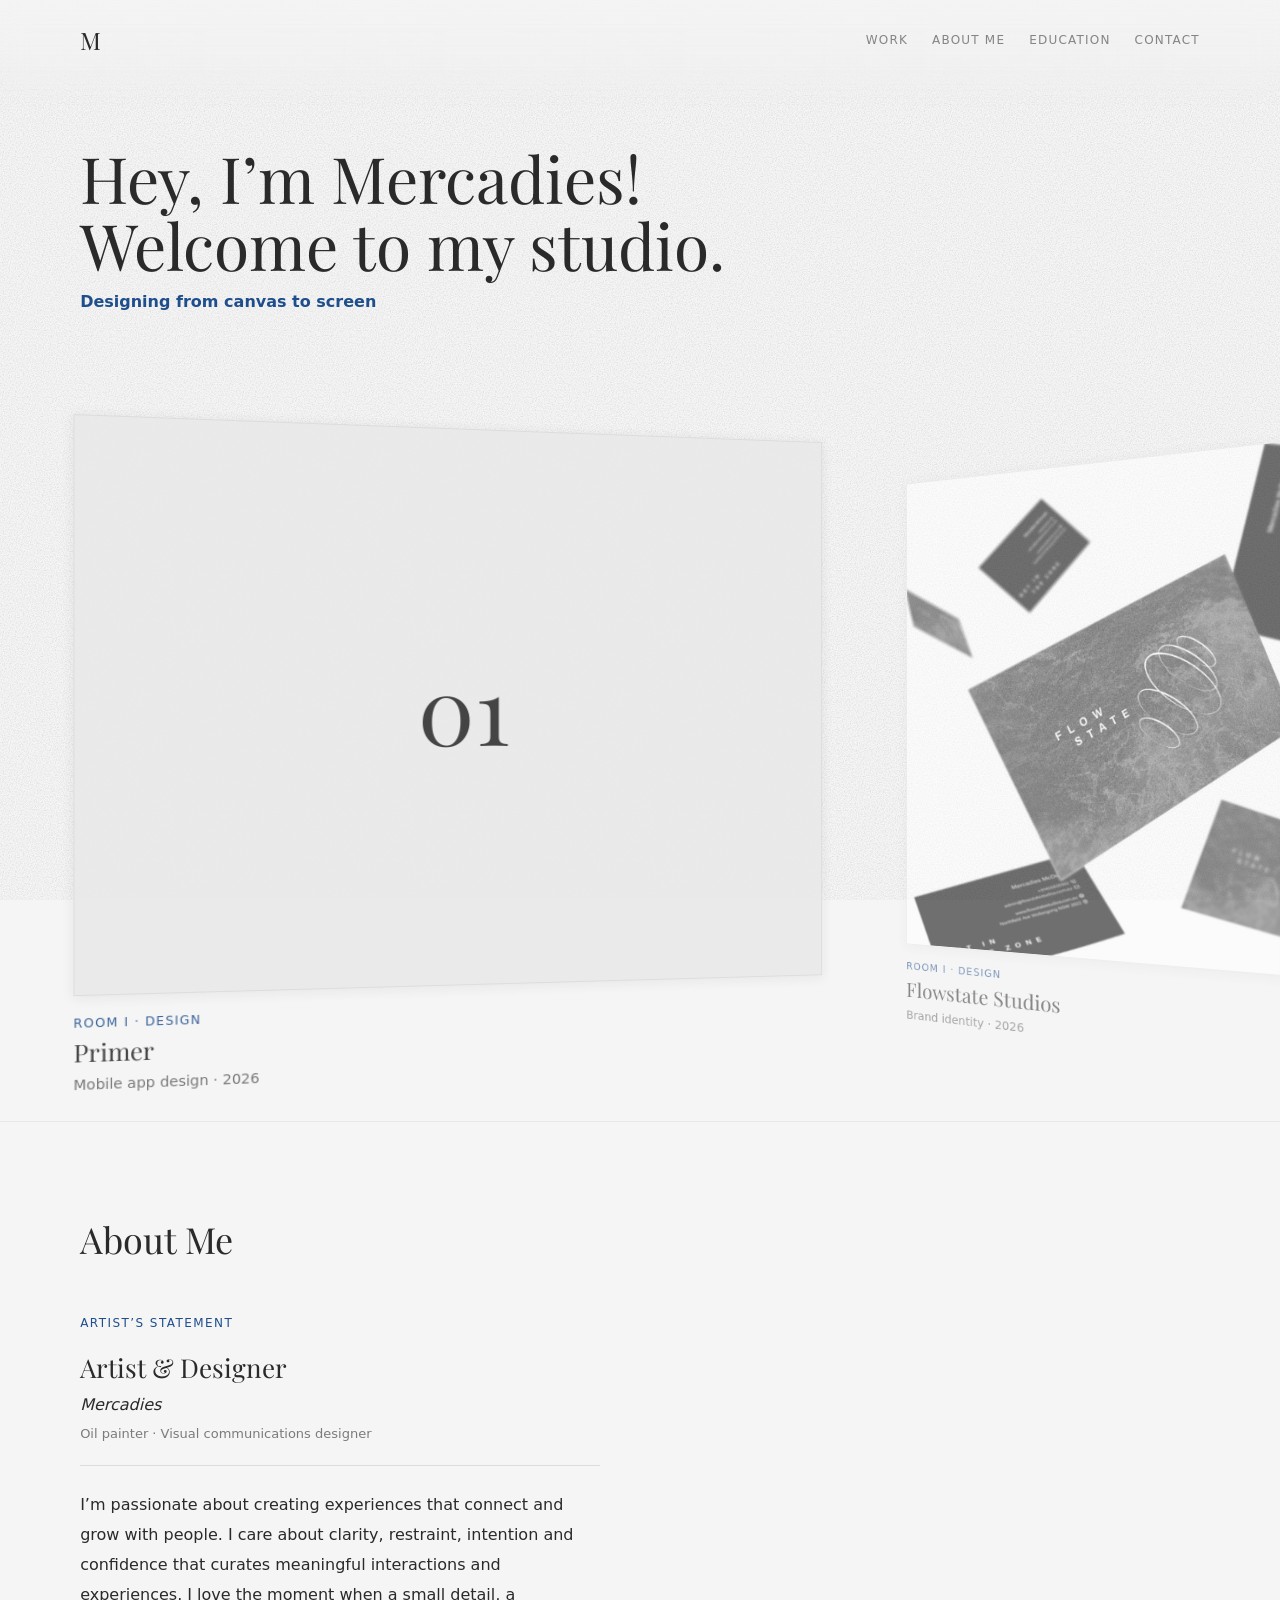
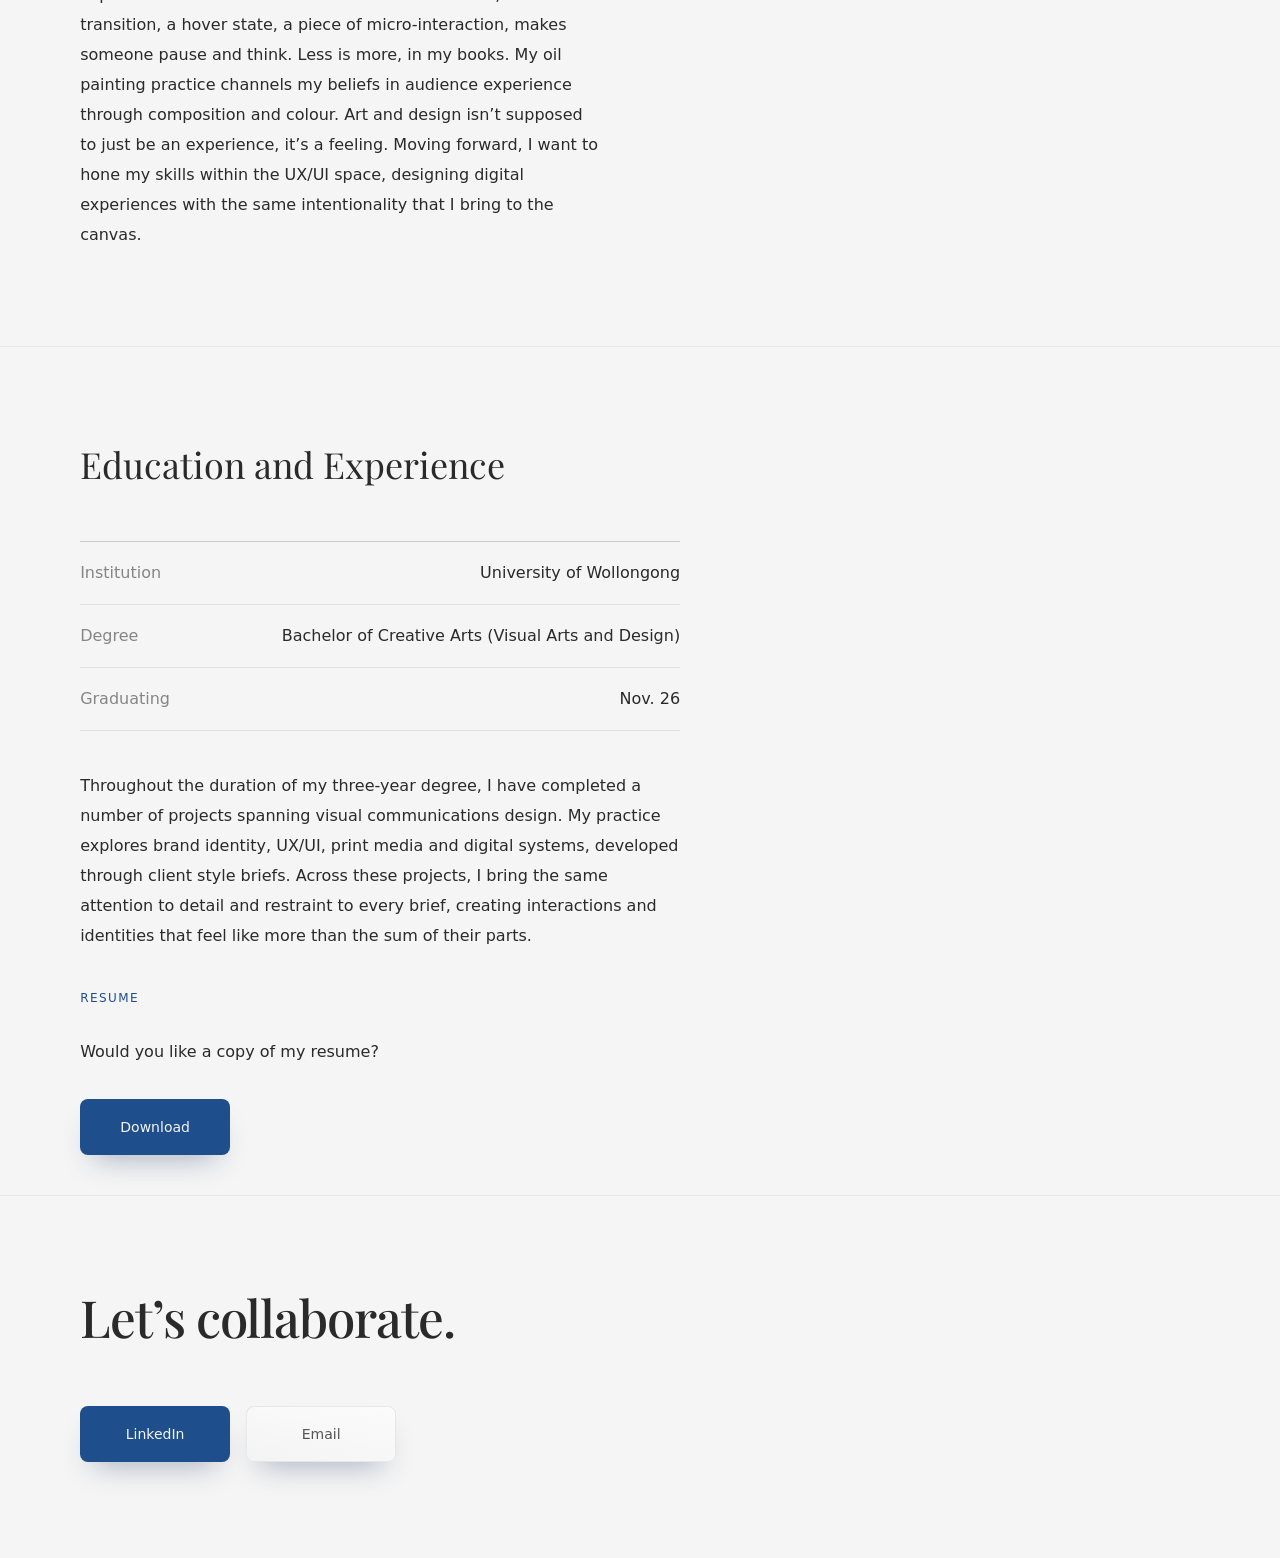
==== commit 250a3323: "Add a soft frosted fade behind the nav bar - Blur and gradient sit on a separate layer, so nav text " ====
--- a/index.html
+++ b/index.html
@@ -9,12 +9,16 @@
   <script>document.documentElement.classList.add('js');</script>
   <style>
     .studio__nav {
-      position: sticky; top: 0; z-index: 20;
+      position: sticky; top: 0; z-index: 20; isolation: isolate;
       display: flex; align-items: center; justify-content: space-between; gap: var(--space-300);
       padding: var(--space-300) var(--gutter);
-      background: rgba(245, 245, 245, 0.92);
-      backdrop-filter: blur(10px); -webkit-backdrop-filter: blur(10px);
-      border-bottom: 1px solid rgba(42, 42, 42, 0.06);
+    }
+    .studio__nav::before {
+      content: ""; position: absolute; inset: 0 0 -28px 0; z-index: -1; pointer-events: none;
+      background: linear-gradient(to bottom, rgba(245, 245, 245, 0.75), rgba(245, 245, 245, 0));
+      backdrop-filter: blur(12px); -webkit-backdrop-filter: blur(12px);
+      -webkit-mask-image: linear-gradient(to bottom, #000 55%, transparent);
+      mask-image: linear-gradient(to bottom, #000 55%, transparent);
     }
     .studio__brand { font-family: var(--font-hero); font-size: 24px; color: var(--ink); }
     .studio__links { display: flex; flex-wrap: wrap; gap: var(--space-300); justify-content: flex-end; }
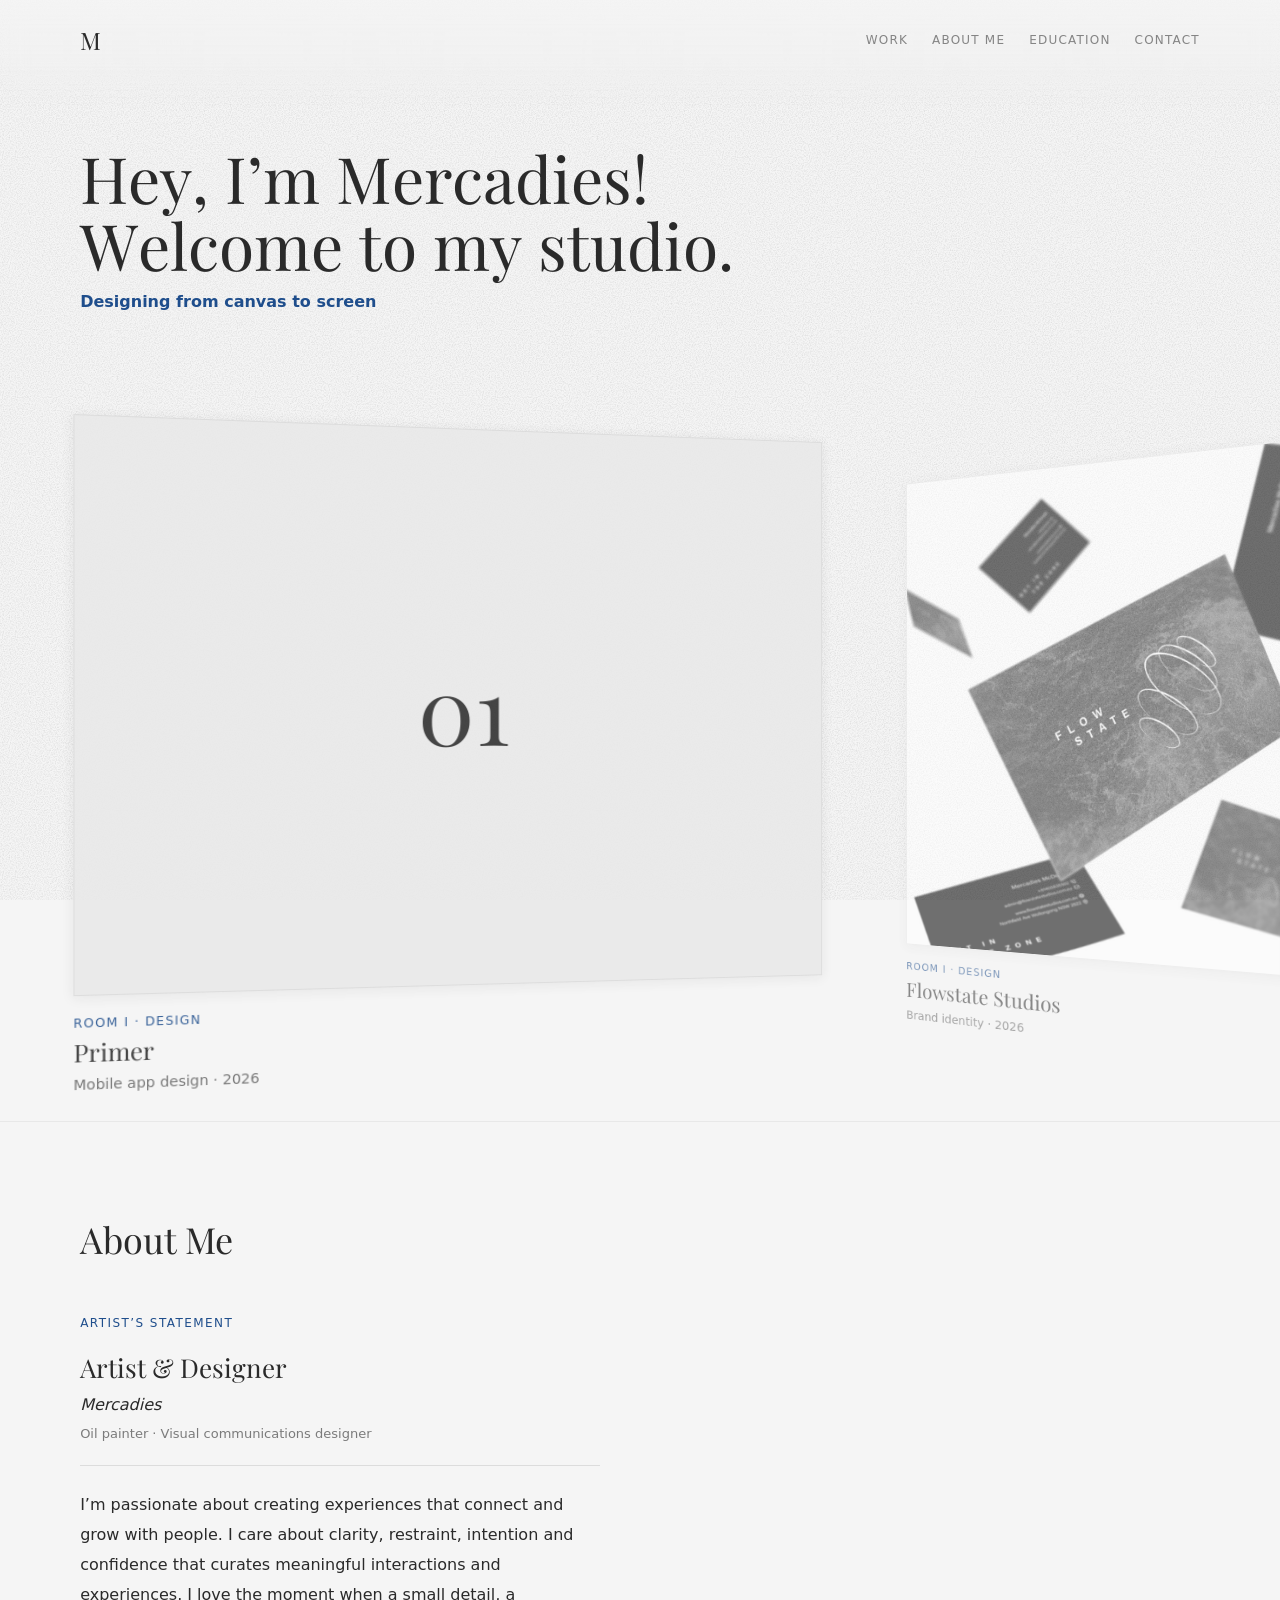
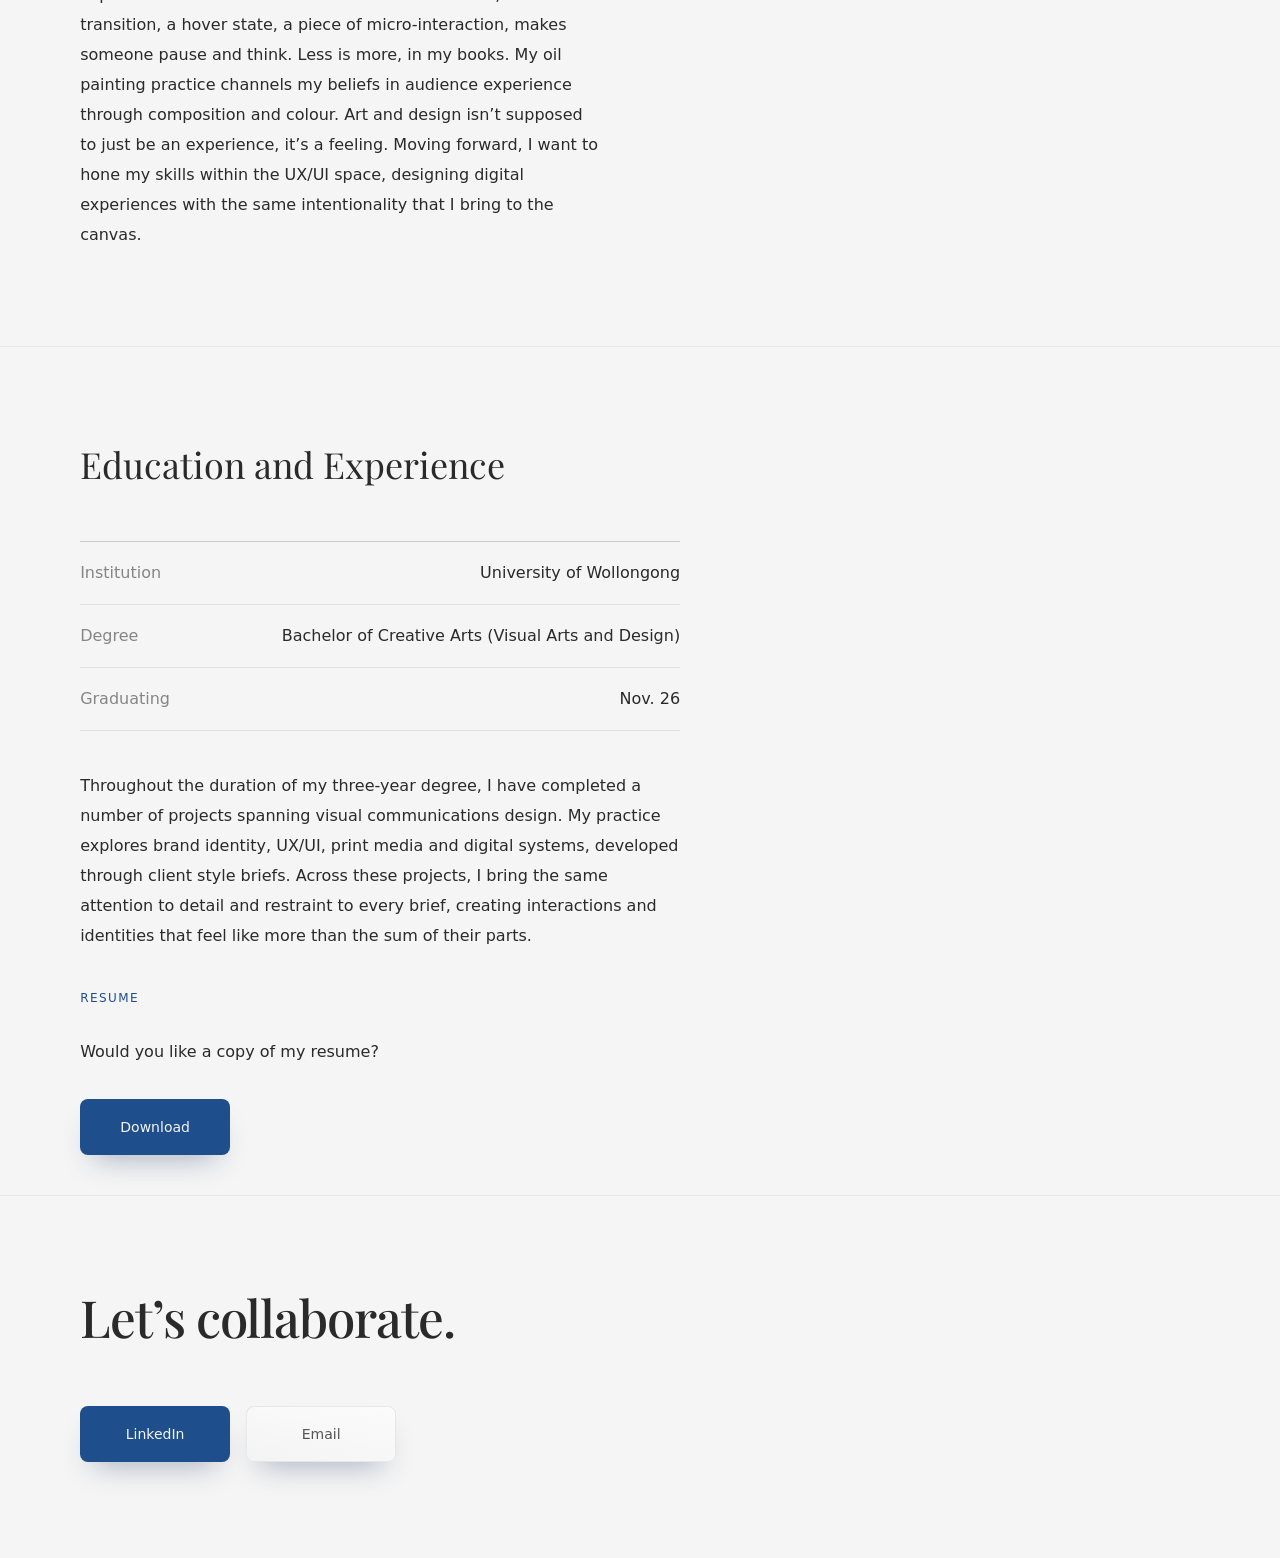
==== commit 7def5a50: "Stack intro lines, add letter-by-letter entrance, and cap project mockup size - Intro heading lines " ====
--- a/index.html
+++ b/index.html
@@ -126,14 +126,16 @@
       60% { opacity: 1; transform: translateY(4px) rotate(0.8deg); }
       100% { opacity: 1; transform: none; }
     }
-    .intro-line { display: block; animation: intro-rise 1.4s var(--ease-expo) both; }
-    .intro-line--hover { display: inline-block; animation-fill-mode: backwards; transition: transform 0.7s var(--ease-expo), color 0.7s ease-out, letter-spacing 0.7s var(--ease-expo); }
+    .intro-line { display: block; }
+    .js .ch {
+      display: inline-block; opacity: 0; filter: blur(8px); transform: translateY(0.4em);
+      animation: ch-in 1.2s var(--ease-expo) both; animation-delay: var(--d, 0s);
+    }
+    @keyframes ch-in { to { opacity: 1; filter: blur(0); transform: none; } }
+    .intro-line--hover { display: block; width: fit-content; transition: transform 0.7s var(--ease-expo), color 0.7s ease-out, letter-spacing 0.7s var(--ease-expo); }
     @media (hover: hover) and (pointer: fine) and (prefers-reduced-motion: no-preference) {
       .intro-line--hover:hover { transform: translateY(-3px); color: var(--accent); letter-spacing: 0.005em; }
     }
-    .intro-line:nth-child(1) { animation-delay: calc(var(--t0) + 0.1s); }
-    .intro-line:nth-child(2) { animation-delay: calc(var(--t0) + 0.3s); }
-    .intro-line:nth-child(3) { animation-delay: calc(var(--t0) + 0.6s); }
     .studio__brand { animation: intro-fade 1.2s ease-out both; }
     .studio__links a { animation: intro-fade 1.2s var(--ease-expo) both; }
     .studio__links a:nth-child(1) { animation-delay: calc(var(--t0) + 0.2s); }
@@ -157,6 +159,7 @@
     .btn:active { transform: scale(0.97); }
     .piece a:active { transform: scale(0.985); }
     @media (prefers-reduced-motion: reduce) {
+      .js .ch { animation: none !important; opacity: 1 !important; transform: none !important; filter: none !important; }
       body, .js .studio__section, .js img, .intro-line, .studio__brand, .studio__links a, .piece__stage, .piece .plaque, .walk-cue { animation: none !important; opacity: 1; transform: none; filter: none; transition: none; }
     }
     section[id] { scroll-margin-top: 96px; }
@@ -310,6 +313,23 @@
 
   <script>
     const reduce = matchMedia('(prefers-reduced-motion: reduce)').matches;
+    document.querySelectorAll('.studio__intro .intro-line').forEach((el, line) => {
+      const text = el.textContent.trim();
+      const sr = document.createElement('span');
+      sr.className = 'sr-only';
+      sr.textContent = text;
+      const letters = document.createElement('span');
+      letters.setAttribute('aria-hidden', 'true');
+      [...text].forEach((ch, i) => {
+        const s = document.createElement('span');
+        s.className = 'ch';
+        s.textContent = ch === ' ' ? ' ' : ch;
+        s.style.setProperty('--d', `${(0.3 + line * 0.3 + i * 0.035).toFixed(3)}s`);
+        letters.appendChild(s);
+      });
+      el.textContent = '';
+      el.append(sr, letters);
+    });
     const walk = document.querySelector('#gallery .walk');
     const pieces = [...walk.querySelectorAll('.piece')];
 
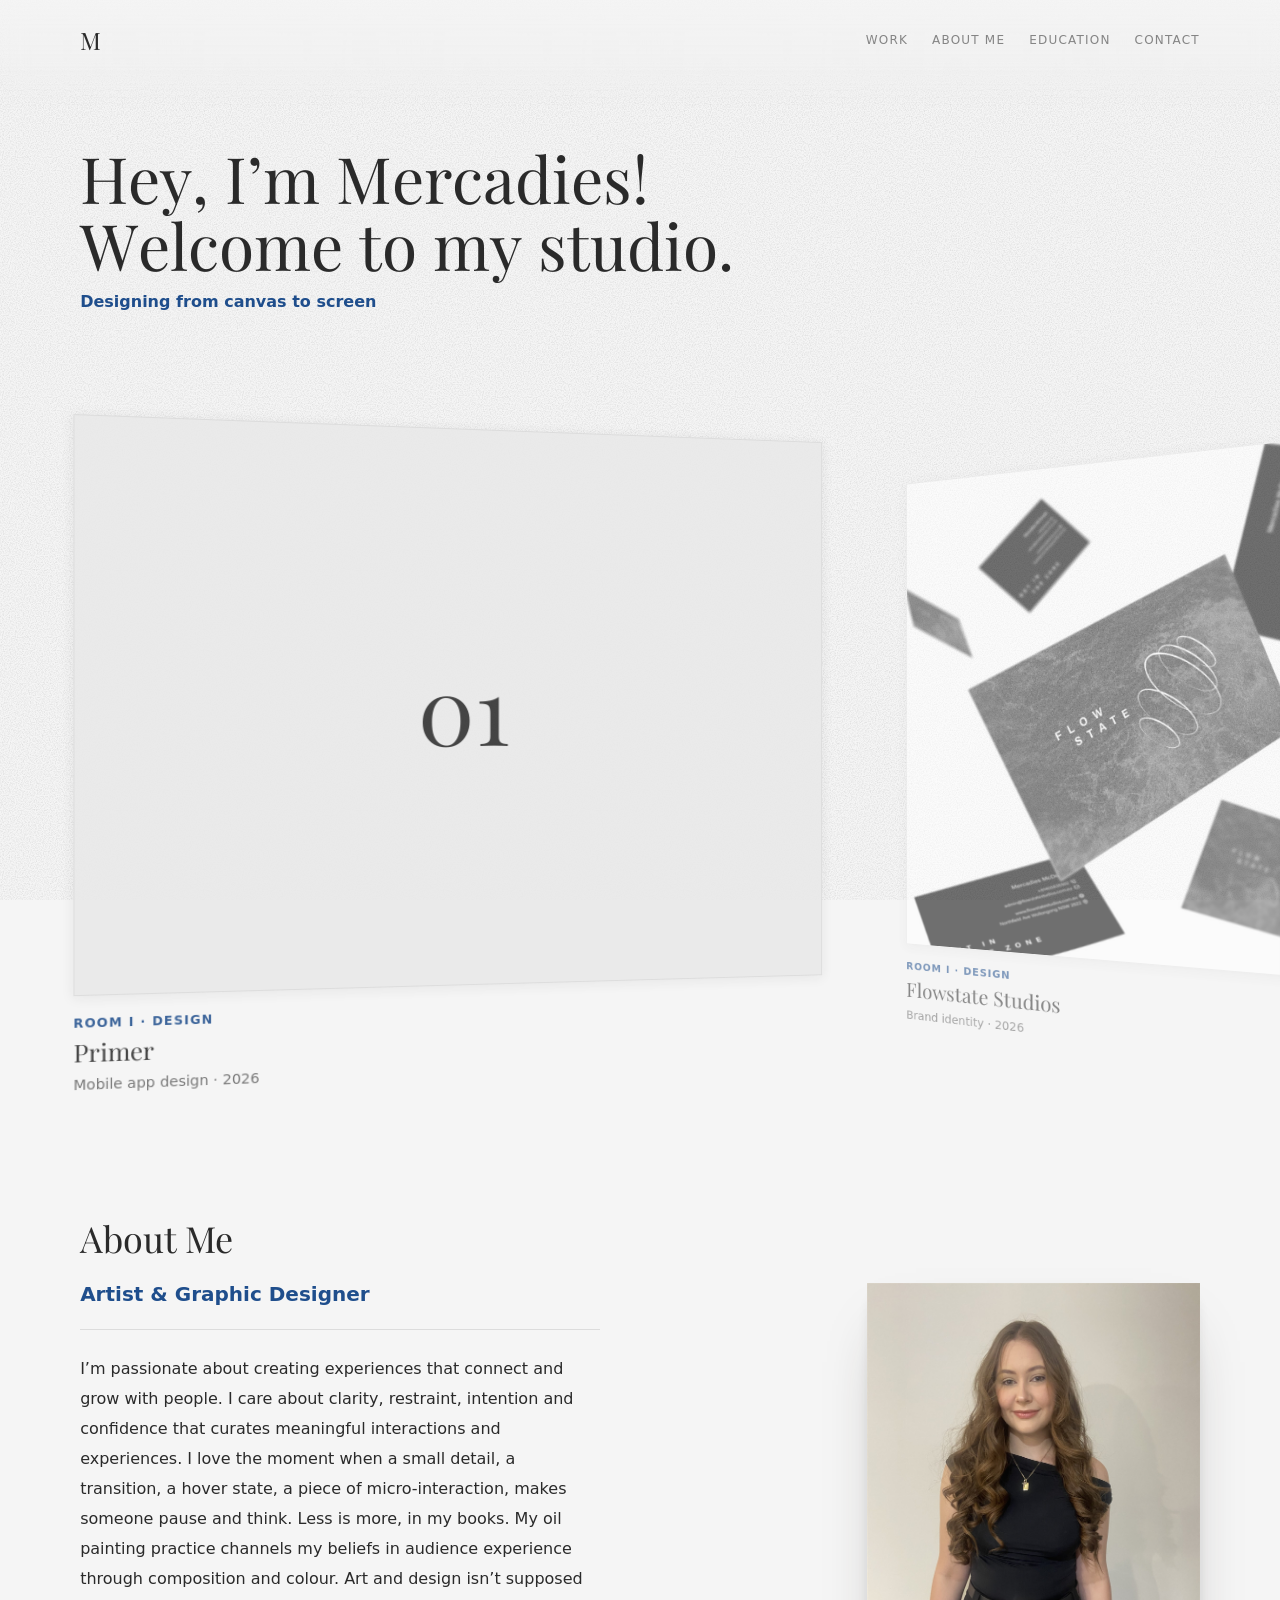
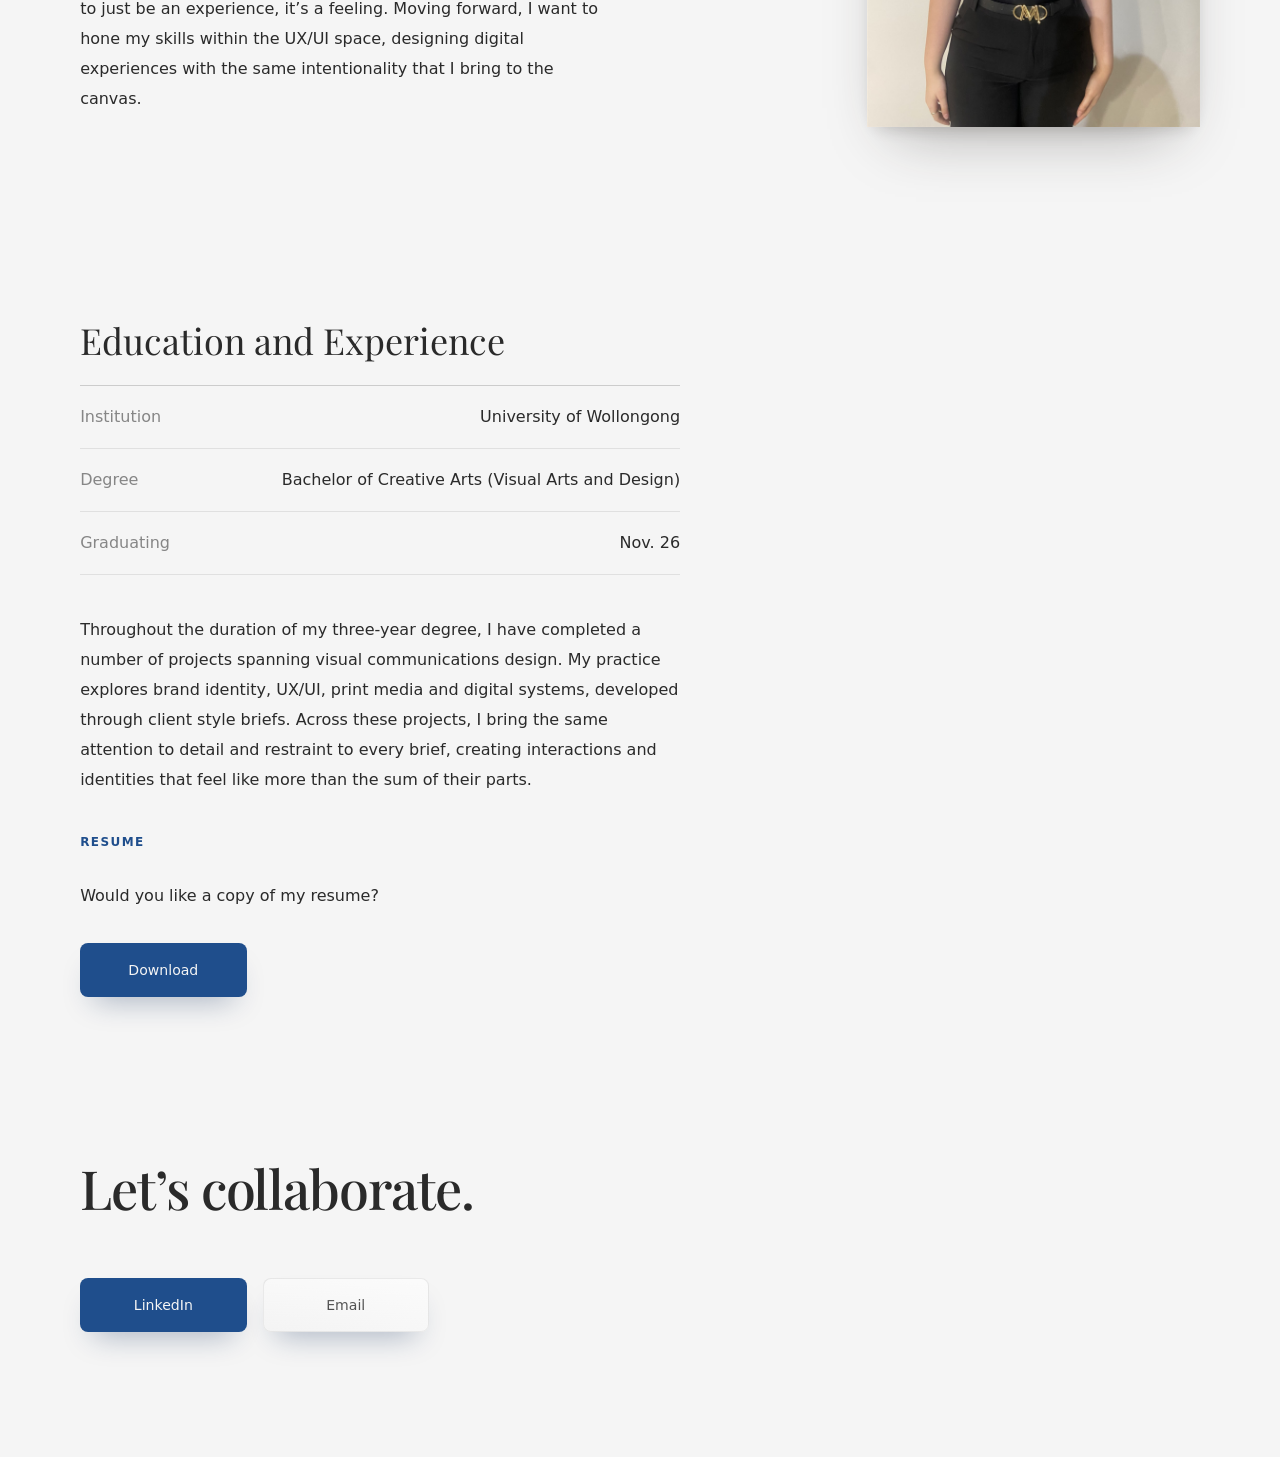
==== commit fb46885b: "Add About photo, responsive sizing and tidy section dividers - About Me photo beside the text, float" ====
--- a/index.html
+++ b/index.html
@@ -80,9 +80,9 @@
       display: block; font-family: var(--font-hero); font-weight: 400; font-size: 24px;
       color: var(--ink); margin-bottom: 4px;
     }
-    .plaque em { font-style: normal; color: var(--accent); font-size: 12px; letter-spacing: 0.1em; text-transform: uppercase; }
+    .plaque em { font-style: normal; color: var(--accent); font-weight: 600; font-size: 12px; letter-spacing: 0.1em; text-transform: uppercase; }
     .card-head { display: grid; row-gap: var(--space-100); padding-bottom: var(--space-300); margin-bottom: var(--space-300); border-bottom: 1px solid rgba(42, 42, 42, 0.12); }
-    .card-head__title { font-family: var(--font-hero); font-size: 26px; line-height: 1.1; color: var(--ink); margin: 0; }
+    .card-head__title { font-family: var(--font-display); font-weight: 600; font-size: 20px; line-height: 1.1; color: var(--accent); margin: 0; }
     .card-head__artist { font-style: italic; color: var(--ink); margin: 0; }
     .card-head__meta { font-size: 13px; color: rgba(42, 42, 42, 0.6); margin: 0; }
     .piece a { display: block; color: inherit; }
@@ -92,9 +92,18 @@
     .placard {
       max-width: 520px; padding: 0;
     }
+    .about-row { display: grid; grid-template-columns: minmax(0, 1fr) clamp(300px, 26vw, 480px); gap: clamp(var(--space-500), 5vw, var(--space-800)); align-items: start; }
+    .about-photo { margin: 0; padding: 0; background: none; box-shadow: none; transition: transform 0.9s var(--ease-expo); }
+    .about-photo img { display: block; width: 100%; height: auto; box-shadow: 0 30px 60px -28px rgba(40, 36, 30, 0.4), 0 8px 18px -10px rgba(40, 36, 30, 0.25); transition: transform 0.9s var(--ease-expo), box-shadow 0.9s ease-out; }
+    @media (hover: hover) and (pointer: fine) and (prefers-reduced-motion: no-preference) {
+      .about-photo:hover { transform: scale(1.04); }
+      .about-photo:hover img { box-shadow: 0 44px 80px -30px rgba(40, 36, 30, 0.5), 0 12px 24px -10px rgba(40, 36, 30, 0.3); }
+    }
+    @media (max-width: 900px) { .about-row { grid-template-columns: minmax(0, 1fr); gap: var(--space-500); } .about-photo { max-width: 360px; margin: 0 auto; } }
+    @media (min-width: 1800px) { .about-row { grid-template-columns: minmax(0, 1fr) 560px; } }
     .placard__eyebrow {
       font-size: 12px; letter-spacing: 0.12em; text-transform: uppercase;
-      color: var(--accent); margin: 0 0 var(--space-300);
+      color: var(--accent); font-weight: 600; margin: 0 0 var(--space-300);
     }
     .catalogue { margin: 0; max-width: 600px; border-top: 1px solid rgba(42, 42, 42, 0.2); }
     .catalogue div {
@@ -165,11 +174,10 @@
     section[id] { scroll-margin-top: 96px; }
     .studio__section {
       padding: var(--space-900) var(--gutter);
-      border-top: 1px solid rgba(42, 42, 42, 0.06);
     }
     .studio__section h2 {
       font-family: var(--font-hero); font-weight: 400; font-size: var(--text-heading); line-height: var(--lh-heading);
-      margin: 0 0 var(--heading-gap);
+      margin: 0 0 var(--space-300);
     }
     .studio__grid { display: grid; grid-template-columns: minmax(0, 1fr) minmax(0, 1fr); gap: var(--space-800); }
     .studio__tagline { font-size: 14px; letter-spacing: 0.08em; text-transform: uppercase; color: rgba(0, 0, 0, 0.6); margin-bottom: var(--space-200); }
@@ -182,7 +190,8 @@
     .studio__resume-foot { margin-top: auto; display: flex; flex-direction: column; align-items: flex-start; gap: var(--space-400); }
     .studio__resume-foot .placard__eyebrow { margin: 0; }
     .contact-row { display: flex; gap: var(--space-300); flex-wrap: wrap; }
-    #contact h2 { font-size: clamp(36px, 4vw, 52px); font-weight: 500; line-height: 0.98; letter-spacing: -0.02em; margin-bottom: var(--space-700); }
+    #contact { padding-block: calc(var(--space-900) * 1.3); }
+    #contact h2 { font-size: clamp(40px, 4.6vw, 54px); font-weight: 500; line-height: 0.98; letter-spacing: -0.02em; margin-bottom: var(--space-700); }
     .contact-row { gap: var(--space-200); }
 
     @media (max-width: 900px) {
@@ -269,14 +278,16 @@
 
       <section class="studio__section" id="about" aria-labelledby="about-title">
         <h2 id="about-title">About Me</h2>
+        <div class="about-row">
         <div class="placard">
-          <p class="placard__eyebrow">Artist’s statement</p>
           <div class="card-head">
-            <p class="card-head__title">Artist &amp; Designer</p>
-            <p class="card-head__artist">Mercadies</p>
-            <p class="card-head__meta">Oil painter · Visual communications designer</p>
+            <p class="card-head__title">Artist &amp; Graphic Designer</p>
           </div>
           <p class="studio__body">I’m passionate about creating experiences that connect and grow with people. I care about clarity, restraint, intention and confidence that curates meaningful interactions and experiences. I love the moment when a small detail, a transition, a hover state, a piece of micro-interaction, makes someone pause and think. Less is more, in my books. My oil painting practice channels my beliefs in audience experience through composition and colour. Art and design isn’t supposed to just be an experience, it’s a feeling. Moving forward, I want to hone my skills within the UX/UI space, designing digital experiences with the same intentionality that I bring to the canvas.</p>
+        </div>
+        <figure class="about-photo" style="margin: 0;">
+          <img src="assets/about-commbank.jpg" width="1400" height="1867" loading="lazy" alt="Mercadies McDonald, smiling, in a dark outfit against a plain light background">
+        </figure>
         </div>
       </section>
 
--- a/styles.css
+++ b/styles.css
@@ -981,7 +981,8 @@
   box-shadow: var(--shadow-sm), inset 0 1px 0 rgba(255, 255, 255, 0.7);
 }
 .btn--sm { padding: var(--space-300) var(--space-400); font-size: 14px; }
-.resume .btn, .studio__resume .btn, .contact__links .btn, .contact-row .btn, .p-contact .btn { width: 150px; height: 56px; padding: 0 var(--space-400); font-size: 14px; font-weight: 500; box-shadow: 0 16px 30px -14px rgba(19, 47, 92, 0.38); }
+.resume .btn, .studio__resume .btn, .contact__links .btn, .contact-row .btn, .p-contact .btn { width: clamp(156px, 13vw, 210px); height: clamp(52px, 4.2vw, 68px); padding: 0 var(--space-400); font-size: clamp(14px, 1.1vw, 17px); font-weight: 500; box-shadow: 0 16px 30px -14px rgba(19, 47, 92, 0.38); }
+@media (max-width: 720px) { .resume .btn, .studio__resume .btn, .contact__links .btn, .contact-row .btn, .p-contact .btn { width: 100%; max-width: 280px; height: 52px; } }
 /* !important: the scroll reveal writes an inline transform onto these buttons, which would otherwise block the lift */
 .contact__links .btn { transition: transform 0.4s cubic-bezier(0.34, 1.56, 0.64, 1), box-shadow 0.4s ease-out, background 0.4s ease-out, color 0.4s ease-out; }
 .contact__links .btn--dark:hover, .contact__links .btn--dark:focus-visible {
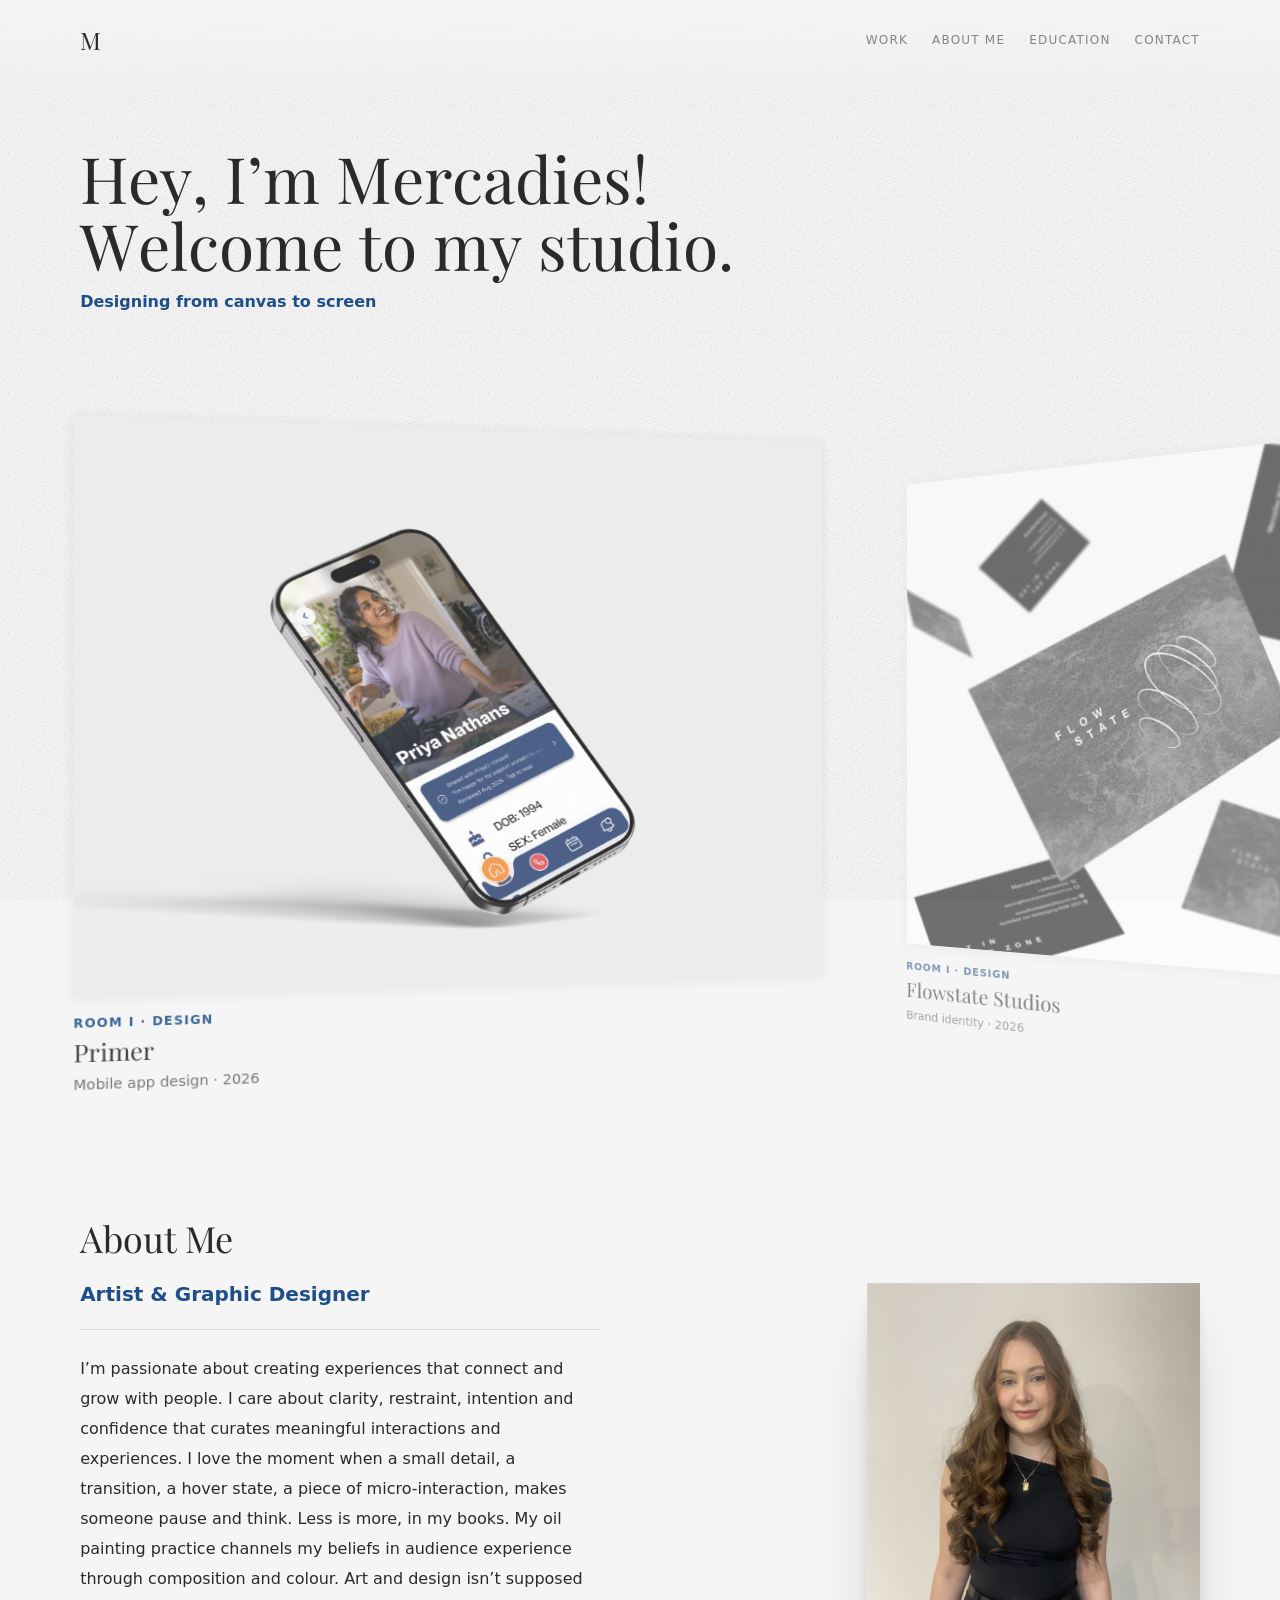
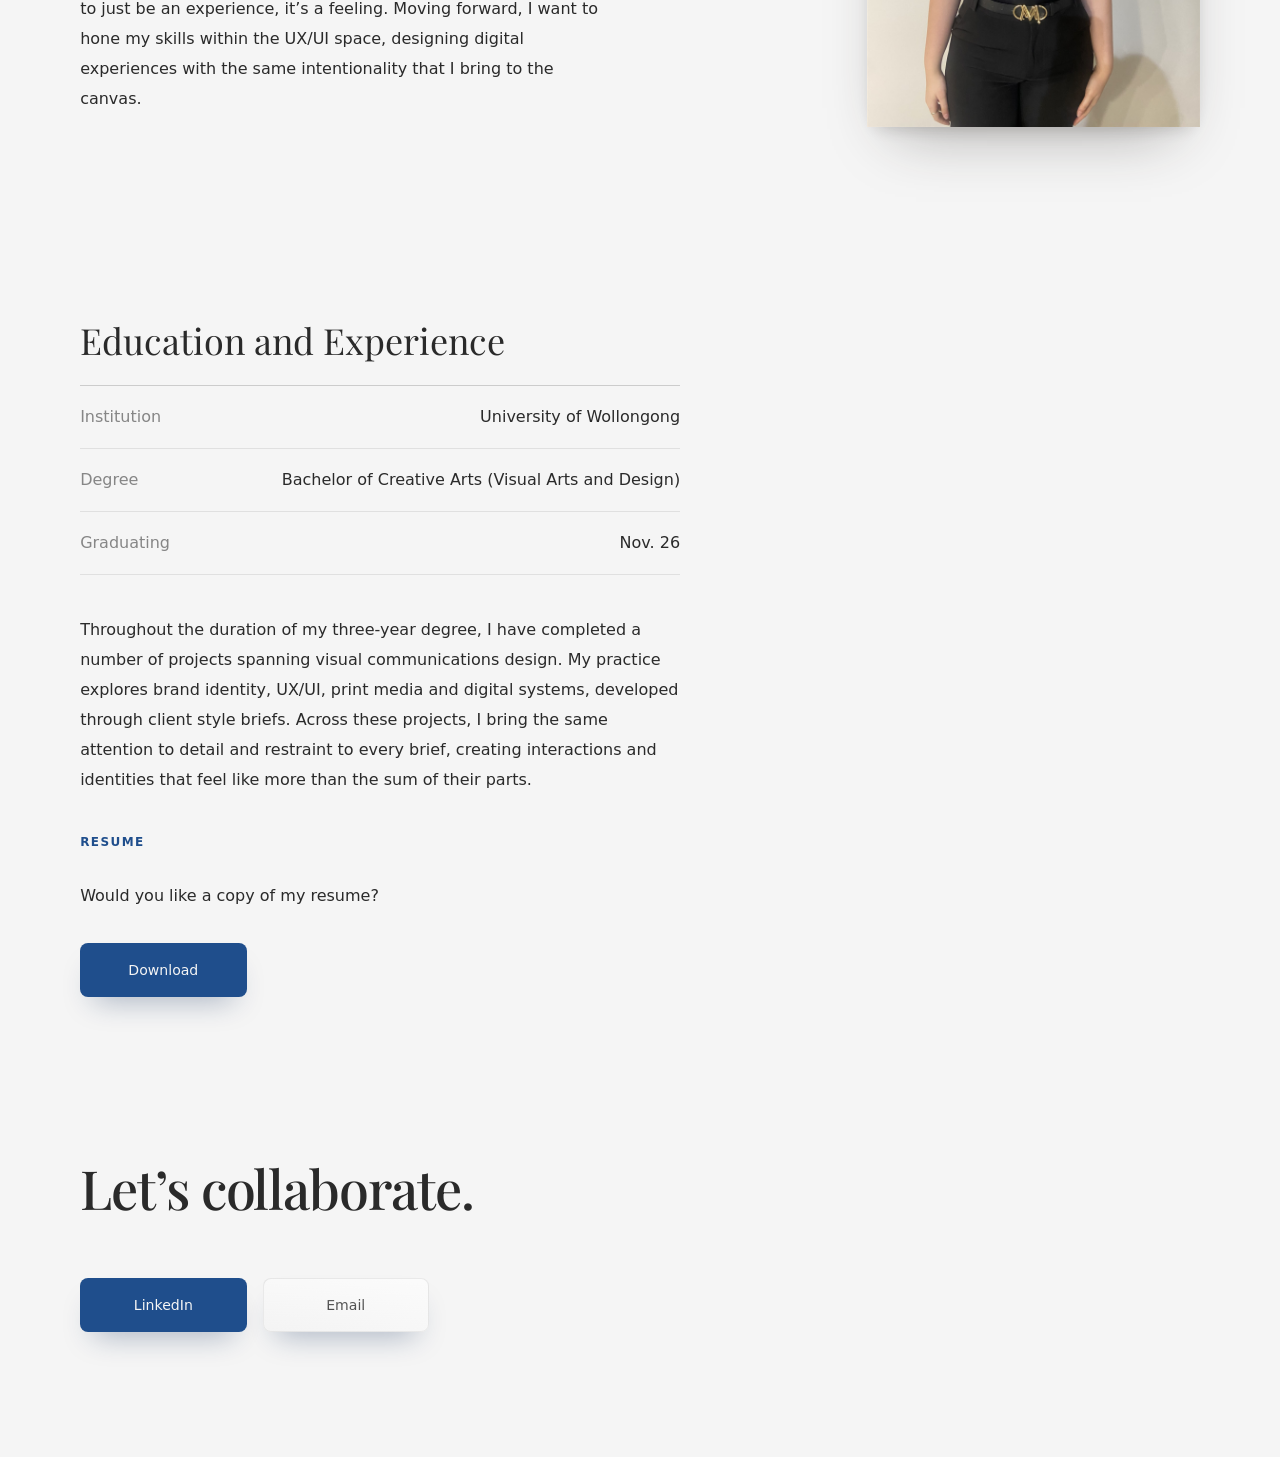
==== commit 09899df6: "Rebuild Primer case study with Figma prototype and iPhone mockups - Priya's profile is the Primer he" ====
--- a/index.html
+++ b/index.html
@@ -136,6 +136,7 @@
       100% { opacity: 1; transform: none; }
     }
     .intro-line { display: block; }
+    .w { display: inline-block; white-space: nowrap; }
     .js .ch {
       display: inline-block; opacity: 0; filter: blur(8px); transform: translateY(0.4em);
       animation: ch-in 1.2s var(--ease-expo) both; animation-delay: var(--d, 0s);
@@ -236,8 +237,8 @@
           <figure class="piece piece--sculpture" data-kind="Design">
             <a href="projects/primer.html">
               <div class="piece__stage">
-                <div class="work work--type" aria-hidden="true"><span>01</span></div>
-                              </div>
+                <div class="work"><img src="assets/primer/iphone-mockup-2.jpg" width="2000" height="1499" alt="Primer participant profile for Priya Nathans on a phone, with photo, name and consent card" loading="lazy"></div>
+              </div>
             </a>
             <figcaption class="plaque"><em>Room I · Design</em><strong>Primer</strong>Mobile app design · 2026</figcaption>
           </figure>
@@ -331,12 +332,20 @@
       sr.textContent = text;
       const letters = document.createElement('span');
       letters.setAttribute('aria-hidden', 'true');
-      [...text].forEach((ch, i) => {
-        const s = document.createElement('span');
-        s.className = 'ch';
-        s.textContent = ch === ' ' ? ' ' : ch;
-        s.style.setProperty('--d', `${(0.3 + line * 0.3 + i * 0.035).toFixed(3)}s`);
-        letters.appendChild(s);
+      let i = 0;
+      text.split(' ').forEach((word, w, words) => {
+        const group = document.createElement('span');
+        group.className = 'w';
+        [...word].forEach((ch) => {
+          const s = document.createElement('span');
+          s.className = 'ch';
+          s.textContent = ch;
+          s.style.setProperty('--d', `${(0.3 + line * 0.3 + i * 0.035).toFixed(3)}s`);
+          group.appendChild(s);
+          i++;
+        });
+        letters.appendChild(group);
+        if (w < words.length - 1) { letters.append(' '); i++; }
       });
       el.textContent = '';
       el.append(sr, letters);
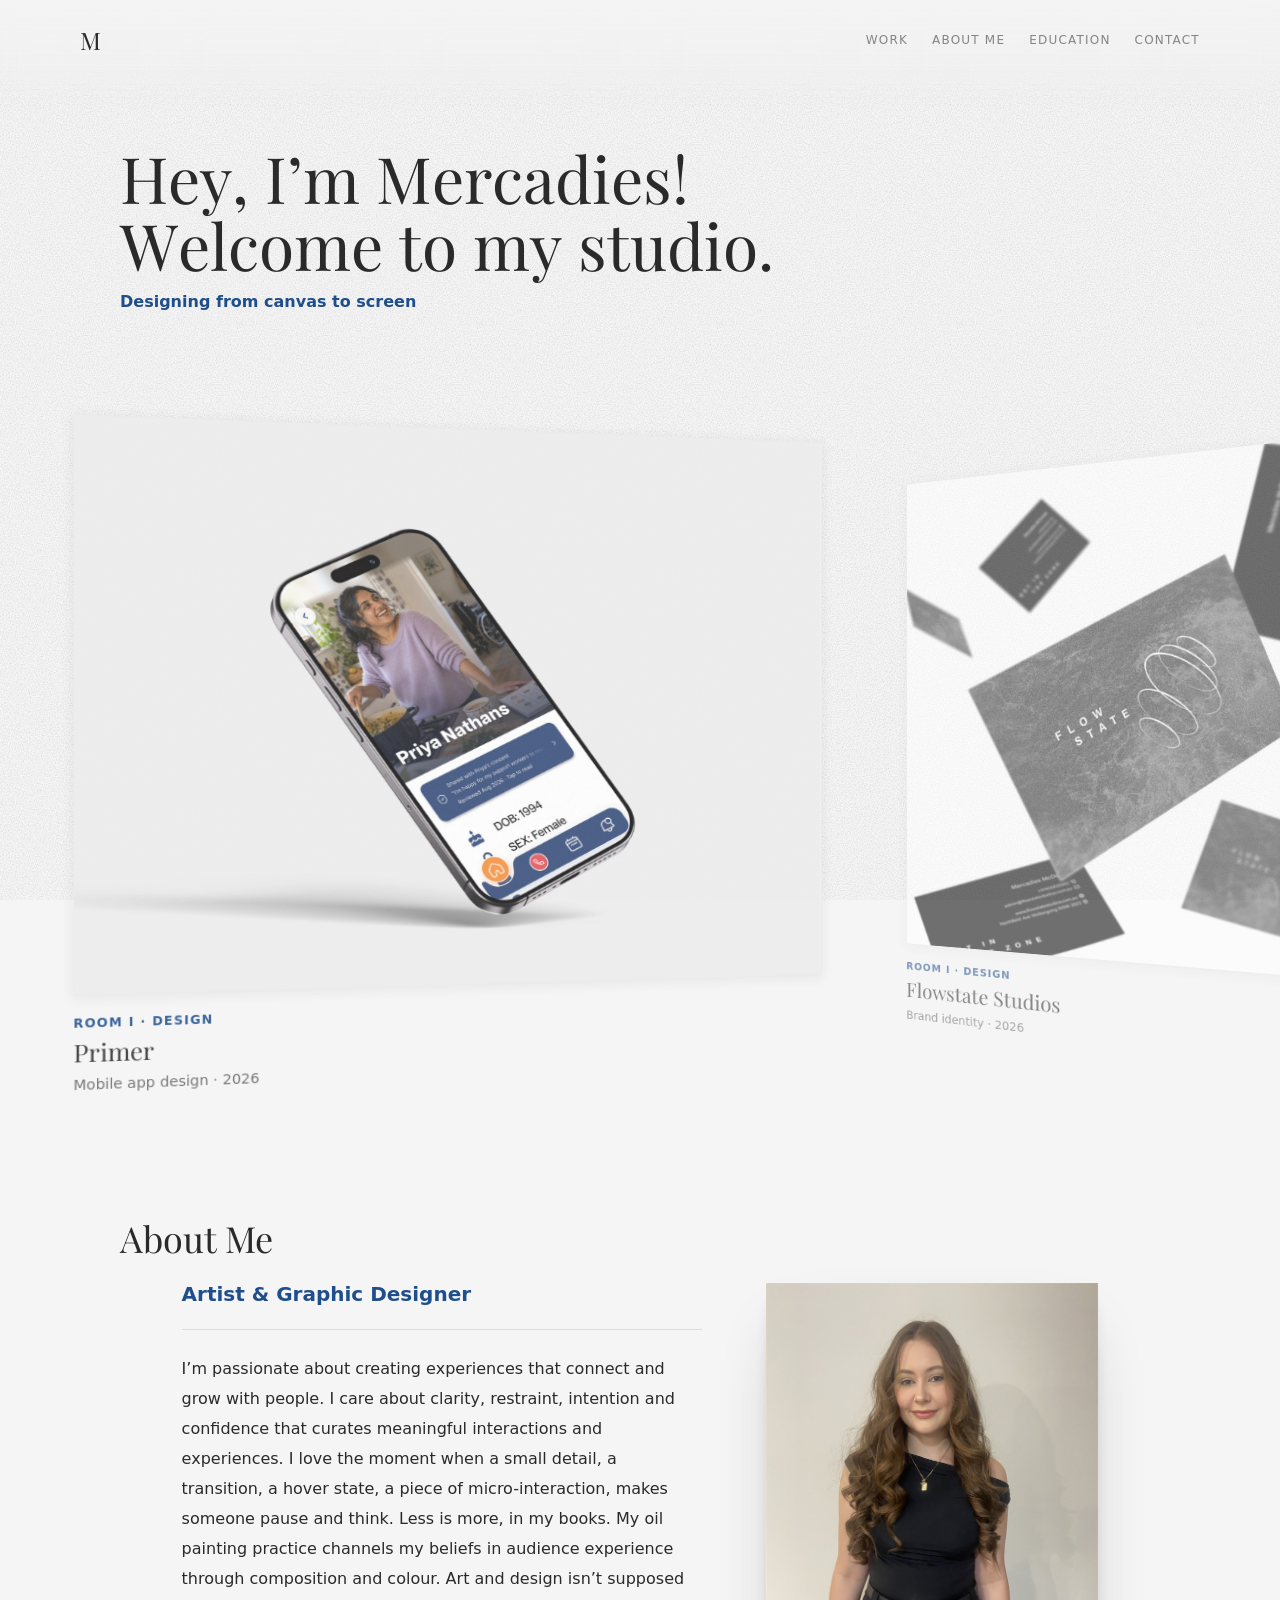
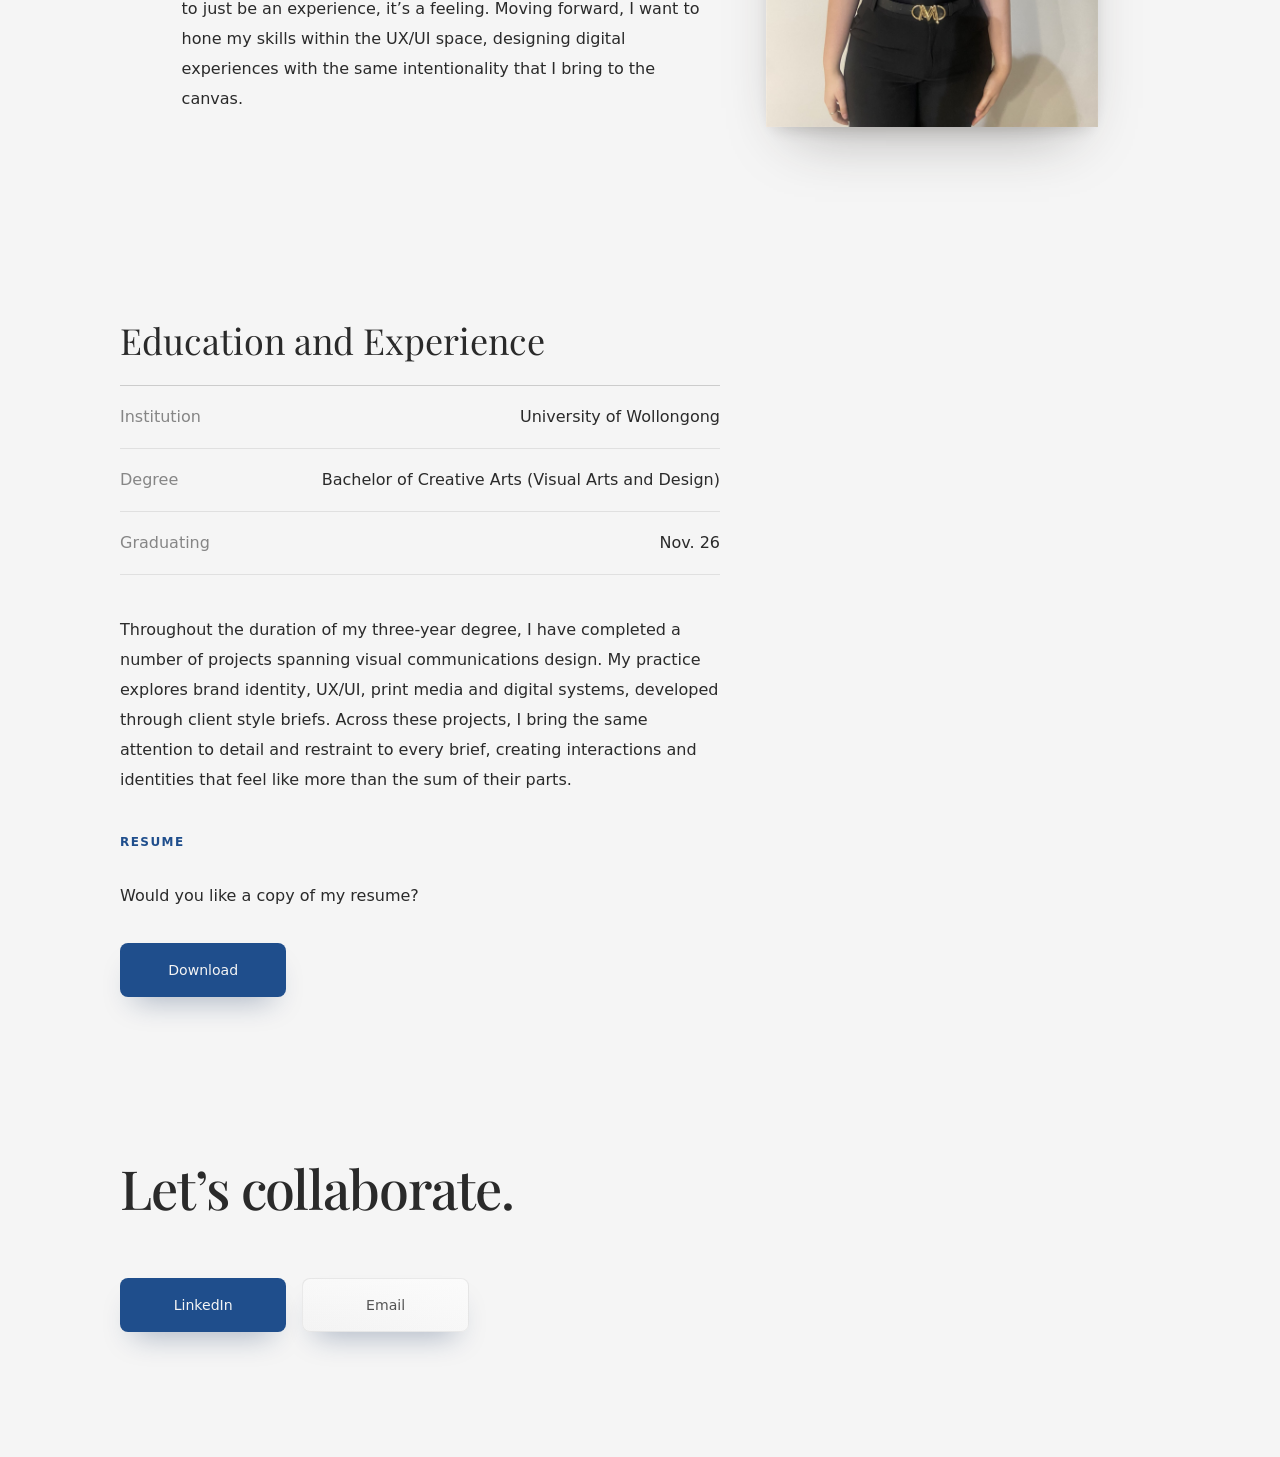
==== commit cb5b7c4b: "Centre content column site-wide and style Figma button to match Download - Sections centre a 1040px " ====
--- a/index.html
+++ b/index.html
@@ -31,7 +31,7 @@
     .studio__links a:hover, .studio__links a:focus-visible { color: var(--ink); border-bottom-color: var(--accent); outline: none; }
 
     .studio__intro {
-      padding: var(--space-700) var(--gutter) var(--space-400);
+      padding: var(--space-700) max(var(--gutter), calc((100% - 1040px) / 2)) var(--space-400);
       font-family: var(--font-hero); font-size: clamp(40px, 5vw, 64px); line-height: 1.05;
     }
     .studio__intro small {
@@ -92,7 +92,7 @@
     .placard {
       max-width: 520px; padding: 0;
     }
-    .about-row { display: grid; grid-template-columns: minmax(0, 1fr) clamp(300px, 26vw, 480px); gap: clamp(var(--space-500), 5vw, var(--space-800)); align-items: start; }
+    .about-row { display: grid; grid-template-columns: minmax(0, 520px) clamp(300px, 26vw, 400px); justify-content: center; gap: var(--space-700); align-items: start; }
     .about-photo { margin: 0; padding: 0; background: none; box-shadow: none; transition: transform 0.9s var(--ease-expo); }
     .about-photo img { display: block; width: 100%; height: auto; box-shadow: 0 30px 60px -28px rgba(40, 36, 30, 0.4), 0 8px 18px -10px rgba(40, 36, 30, 0.25); transition: transform 0.9s var(--ease-expo), box-shadow 0.9s ease-out; }
     @media (hover: hover) and (pointer: fine) and (prefers-reduced-motion: no-preference) {
@@ -100,7 +100,7 @@
       .about-photo:hover img { box-shadow: 0 44px 80px -30px rgba(40, 36, 30, 0.5), 0 12px 24px -10px rgba(40, 36, 30, 0.3); }
     }
     @media (max-width: 900px) { .about-row { grid-template-columns: minmax(0, 1fr); gap: var(--space-500); } .about-photo { max-width: 360px; margin: 0 auto; } }
-    @media (min-width: 1800px) { .about-row { grid-template-columns: minmax(0, 1fr) 560px; } }
+    @media (min-width: 1800px) { .about-row { grid-template-columns: minmax(0, 520px) 460px; } }
     .placard__eyebrow {
       font-size: 12px; letter-spacing: 0.12em; text-transform: uppercase;
       color: var(--accent); font-weight: 600; margin: 0 0 var(--space-300);
@@ -174,7 +174,7 @@
     }
     section[id] { scroll-margin-top: 96px; }
     .studio__section {
-      padding: var(--space-900) var(--gutter);
+      padding: var(--space-900) max(var(--gutter), calc((100% - 1040px) / 2));
     }
     .studio__section h2 {
       font-family: var(--font-hero); font-weight: 400; font-size: var(--text-heading); line-height: var(--lh-heading);
@@ -191,7 +191,7 @@
     .studio__resume-foot { margin-top: auto; display: flex; flex-direction: column; align-items: flex-start; gap: var(--space-400); }
     .studio__resume-foot .placard__eyebrow { margin: 0; }
     .contact-row { display: flex; gap: var(--space-300); flex-wrap: wrap; }
-    #contact { padding-block: calc(var(--space-900) * 1.3); }
+    #contact { padding-block: calc(var(--space-900) * 1.3); padding-inline: max(var(--gutter), calc((100% - 1040px) / 2)); }
     #contact h2 { font-size: clamp(40px, 4.6vw, 54px); font-weight: 500; line-height: 0.98; letter-spacing: -0.02em; margin-bottom: var(--space-700); }
     .contact-row { gap: var(--space-200); }
 
--- a/styles.css
+++ b/styles.css
@@ -983,6 +983,8 @@
 .btn--sm { padding: var(--space-300) var(--space-400); font-size: 14px; }
 .resume .btn, .studio__resume .btn, .contact__links .btn, .contact-row .btn, .p-contact .btn { width: clamp(156px, 13vw, 210px); height: clamp(52px, 4.2vw, 68px); padding: 0 var(--space-400); font-size: clamp(14px, 1.1vw, 17px); font-weight: 500; box-shadow: 0 16px 30px -14px rgba(19, 47, 92, 0.38); }
 @media (max-width: 720px) { .resume .btn, .studio__resume .btn, .contact__links .btn, .contact-row .btn, .p-contact .btn { width: 100%; max-width: 280px; height: 52px; } }
+.p-aside .btn { margin-top: var(--space-400); width: max-content; min-width: clamp(156px, 13vw, 210px); height: clamp(52px, 4.2vw, 68px); padding: 0 var(--space-400); font-size: clamp(14px, 1.1vw, 17px); font-weight: 500; box-shadow: 0 16px 30px -14px rgba(19, 47, 92, 0.38); }
+@media (max-width: 720px) { .p-aside .btn { width: 100%; max-width: 280px; height: 52px; } }
 /* !important: the scroll reveal writes an inline transform onto these buttons, which would otherwise block the lift */
 .contact__links .btn { transition: transform 0.4s cubic-bezier(0.34, 1.56, 0.64, 1), box-shadow 0.4s ease-out, background 0.4s ease-out, color 0.4s ease-out; }
 .contact__links .btn--dark:hover, .contact__links .btn--dark:focus-visible {
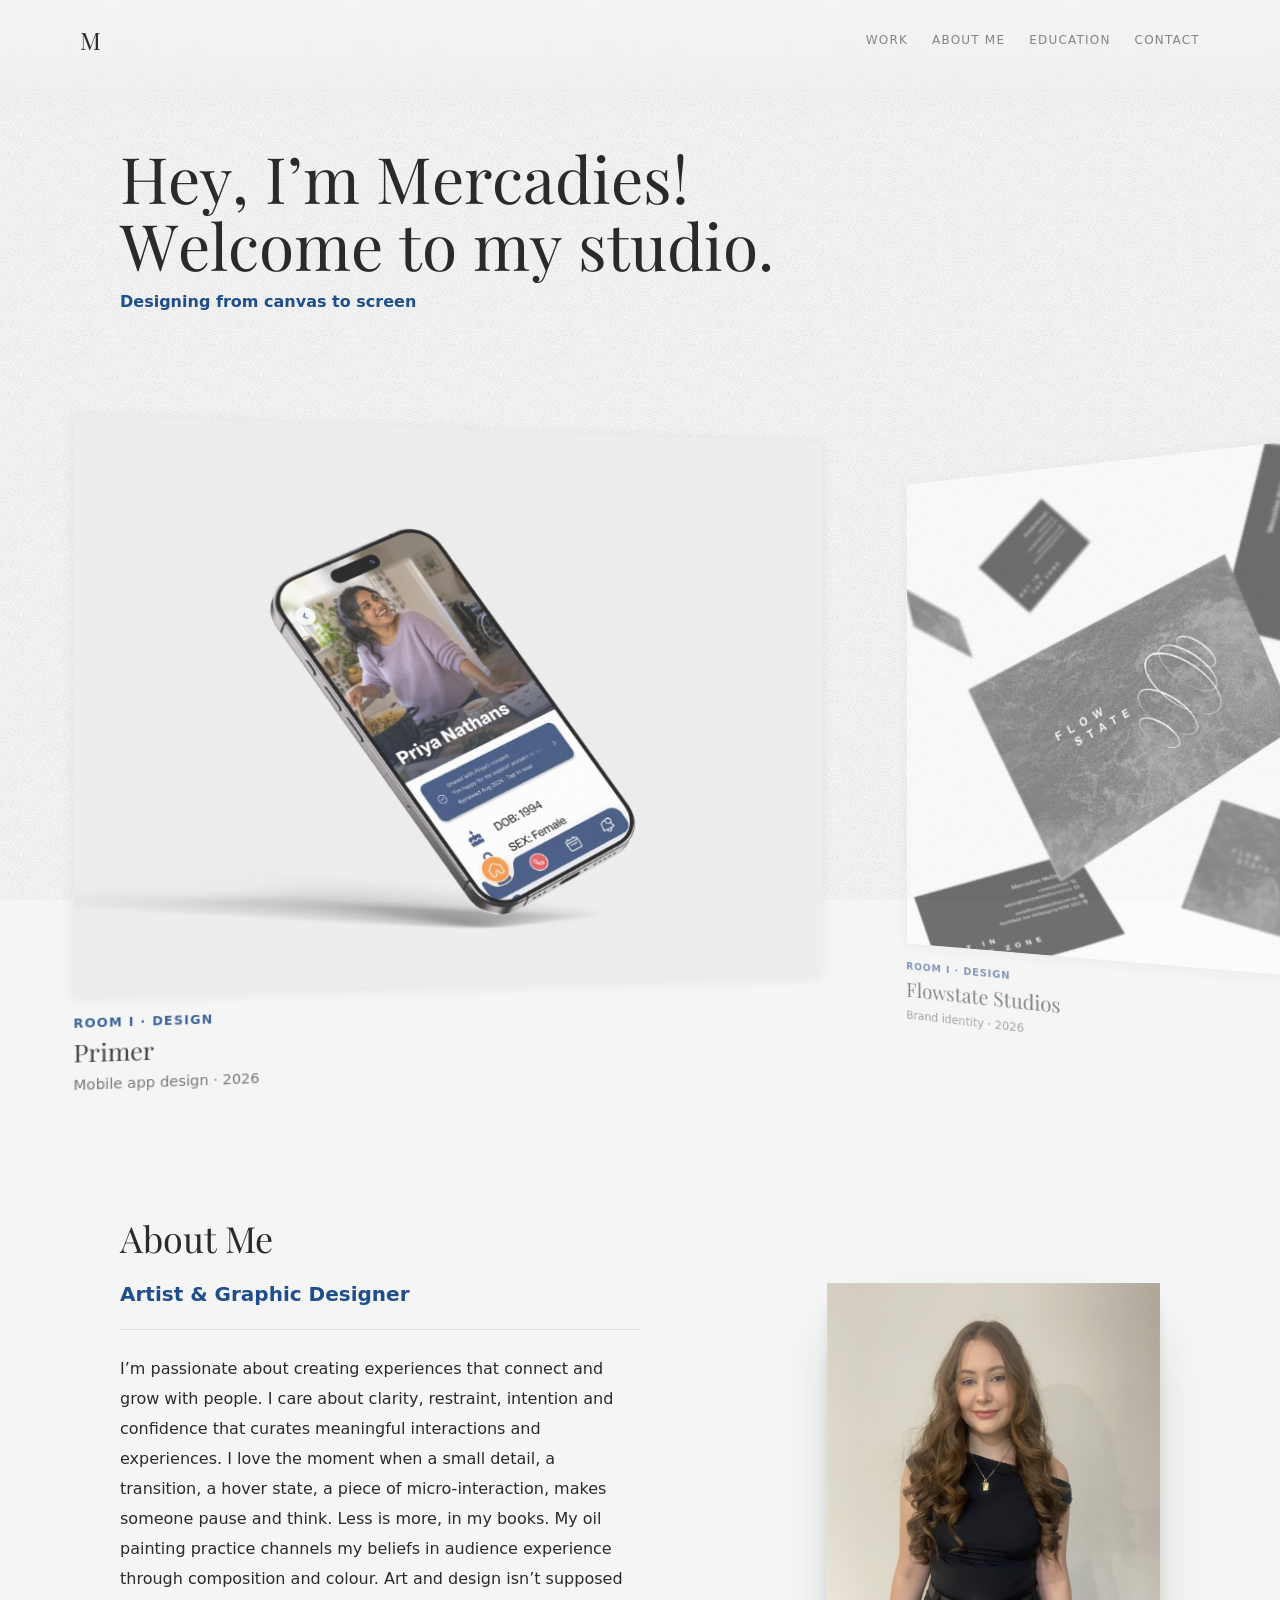
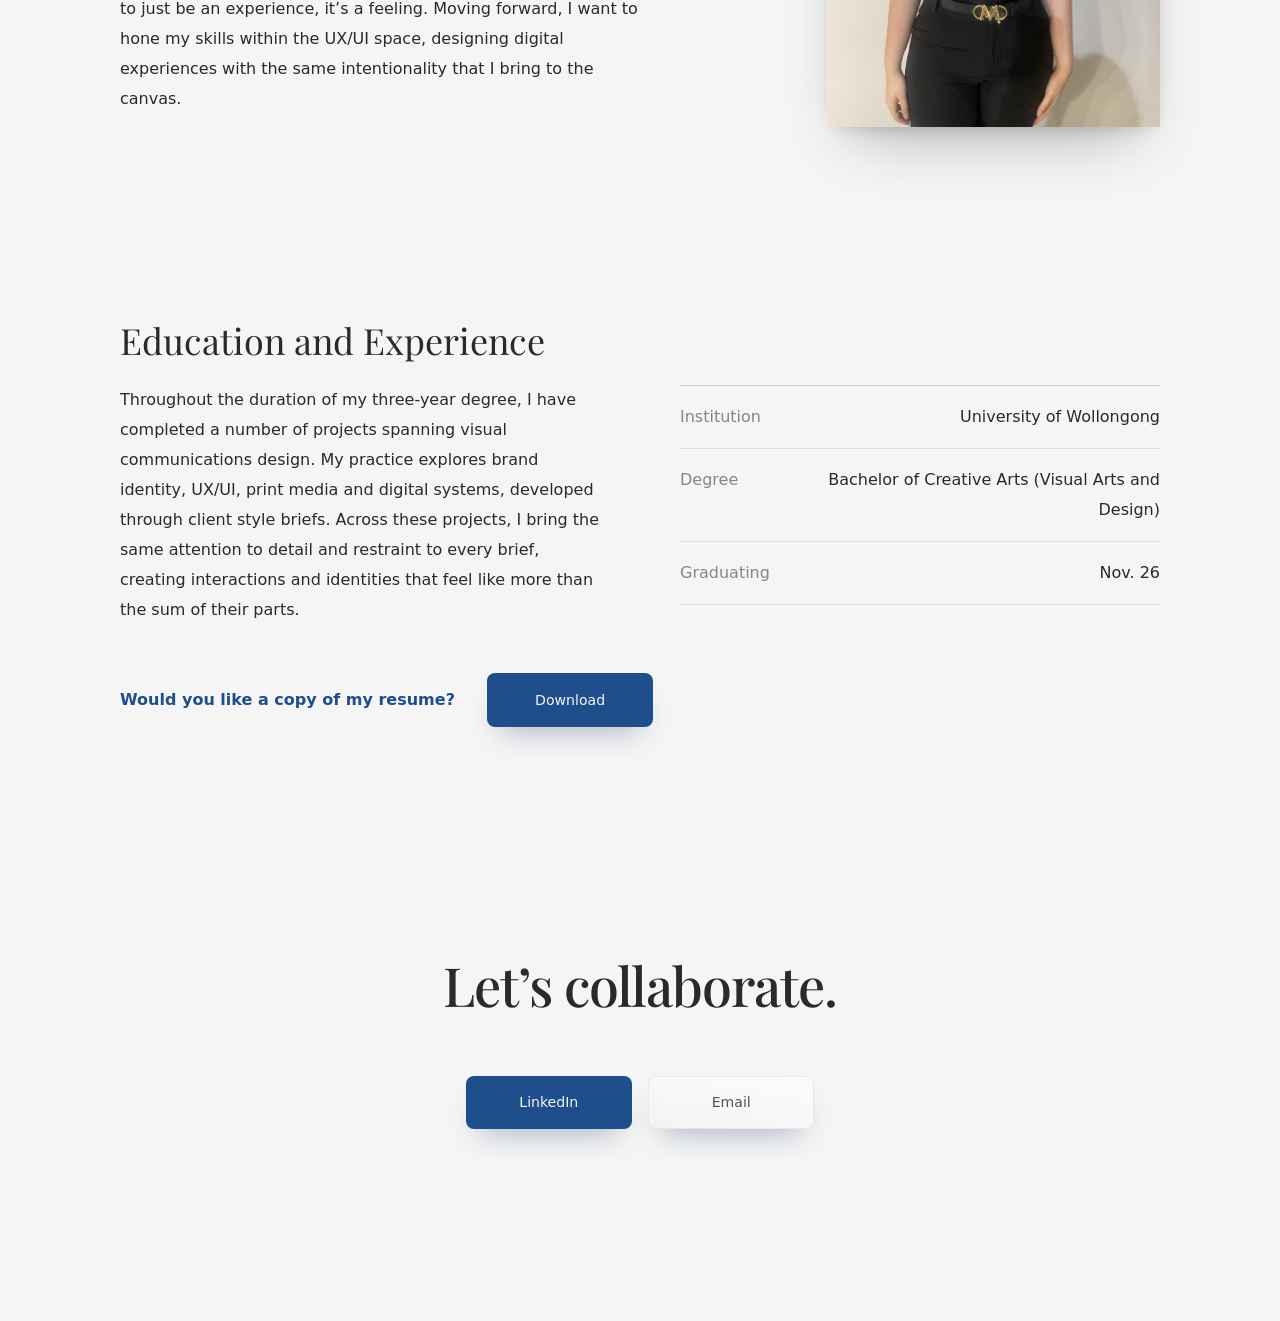
==== commit 94568ae4: "Align education and contact layouts and link project pages to artworks Move the education blurb unde" ====
--- a/index.html
+++ b/index.html
@@ -92,7 +92,7 @@
     .placard {
       max-width: 520px; padding: 0;
     }
-    .about-row { display: grid; grid-template-columns: minmax(0, 520px) clamp(300px, 26vw, 400px); justify-content: center; gap: var(--space-700); align-items: start; }
+    .about-row { display: grid; grid-template-columns: minmax(0, 1fr) clamp(300px, 26vw, 400px); gap: var(--space-700); align-items: start; }
     .about-photo { margin: 0; padding: 0; background: none; box-shadow: none; transition: transform 0.9s var(--ease-expo); }
     .about-photo img { display: block; width: 100%; height: auto; box-shadow: 0 30px 60px -28px rgba(40, 36, 30, 0.4), 0 8px 18px -10px rgba(40, 36, 30, 0.25); transition: transform 0.9s var(--ease-expo), box-shadow 0.9s ease-out; }
     @media (hover: hover) and (pointer: fine) and (prefers-reduced-motion: no-preference) {
@@ -100,7 +100,7 @@
       .about-photo:hover img { box-shadow: 0 44px 80px -30px rgba(40, 36, 30, 0.5), 0 12px 24px -10px rgba(40, 36, 30, 0.3); }
     }
     @media (max-width: 900px) { .about-row { grid-template-columns: minmax(0, 1fr); gap: var(--space-500); } .about-photo { max-width: 360px; margin: 0 auto; } }
-    @media (min-width: 1800px) { .about-row { grid-template-columns: minmax(0, 520px) 460px; } }
+    @media (min-width: 1800px) { .about-row { grid-template-columns: minmax(0, 1fr) 460px; } }
     .placard__eyebrow {
       font-size: 12px; letter-spacing: 0.12em; text-transform: uppercase;
       color: var(--accent); font-weight: 600; margin: 0 0 var(--space-300);
@@ -157,7 +157,7 @@
     .piece .plaque { animation: intro-fade 1.2s var(--ease-expo) both; animation-delay: calc(var(--t0) + 0.6s + var(--n, 0) * 0.25s); }
     .walk-cue {
       font-size: 12px; letter-spacing: 0.12em; text-transform: uppercase; color: rgba(42, 42, 42, 0.5);
-      padding: 0 var(--gutter); margin: 0 0 var(--space-200);
+      padding: 0 max(var(--gutter), calc((100% - 1040px) / 2)); margin: 0 0 var(--space-200);
       animation: walk-cue 7s ease-in-out 3.6s both;
     }
     @keyframes walk-cue {
@@ -187,11 +187,15 @@
     .studio__degree span { display: block; }
     .studio__resume { max-width: 600px; align-self: start; display: flex; flex-direction: column; gap: var(--space-500); }
     #education { padding-bottom: var(--space-500); }
-    #education .studio__grid { grid-template-columns: minmax(0, 1fr); row-gap: var(--space-500); }
-    .studio__resume-foot { margin-top: auto; display: flex; flex-direction: column; align-items: flex-start; gap: var(--space-400); }
-    .studio__resume-foot .placard__eyebrow { margin: 0; }
+    #education .studio__grid { grid-template-columns: minmax(0, 1fr) minmax(0, 1fr); align-items: start; }
+    #education .studio__resume { margin-top: var(--space-600); }
+    .studio__resume-foot { margin-top: auto; display: flex; flex-direction: column; align-items: flex-start; gap: var(--space-300); }
+    .studio__resume-foot .placard__eyebrow { margin: 0; font-family: var(--font-hero); font-weight: 400; font-size: 28px; line-height: 1.1; letter-spacing: 0; text-transform: none; color: var(--accent); }
+    .studio__resume-row { display: flex; align-items: center; justify-content: flex-start; gap: var(--space-400); width: 100%; flex-wrap: wrap; }
+    .studio__resume-row .studio__body { margin: 0; font-family: var(--font-display); font-weight: 600; font-size: 16px; color: var(--accent); }
     .contact-row { display: flex; gap: var(--space-300); flex-wrap: wrap; }
-    #contact { padding-block: calc(var(--space-900) * 1.3); padding-inline: max(var(--gutter), calc((100% - 1040px) / 2)); }
+    #contact { padding-block: calc(var(--space-900) * 2); padding-inline: max(var(--gutter), calc((100% - 1040px) / 2)); text-align: center; }
+    #contact .contact-row { justify-content: center; }
     #contact h2 { font-size: clamp(40px, 4.6vw, 54px); font-weight: 500; line-height: 0.98; letter-spacing: -0.02em; margin-bottom: var(--space-700); }
     .contact-row { gap: var(--space-200); }
 
@@ -295,7 +299,7 @@
       <section class="studio__section" id="education" aria-labelledby="education-title">
         <h2 id="education-title">Education and Experience</h2>
         <div class="studio__grid">
-        <div>
+        <p class="studio__body">Throughout the duration of my three-year degree, I have completed a number of projects spanning visual communications design. My practice explores brand identity, UX/UI, print media and digital systems, developed through client style briefs. Across these projects, I bring the same attention to detail and restraint to every brief, creating interactions and identities that feel like more than the sum of their parts.</p>
         <dl class="catalogue">
           <div><dt>Institution</dt><dd>University of Wollongong</dd></div>
           <div><dt>Degree</dt><dd>Bachelor of Creative Arts (Visual Arts and Design)</dd></div>
@@ -303,13 +307,12 @@
         </dl>
         </div>
         <div class="placard studio__resume">
-          <p class="studio__body">Throughout the duration of my three-year degree, I have completed a number of projects spanning visual communications design. My practice explores brand identity, UX/UI, print media and digital systems, developed through client style briefs. Across these projects, I bring the same attention to detail and restraint to every brief, creating interactions and identities that feel like more than the sum of their parts.</p>
           <div class="studio__resume-foot">
-            <p class="placard__eyebrow">Resume</p>
-            <p class="studio__body">Would you like a copy of my resume?</p>
-            <a class="btn btn--dark btn--sm" href="assets/Mercadies-Resume-2026.pdf" download="Mercadies-Resume-2026.pdf" aria-label="Download resume as PDF">Download</a>
+            <div class="studio__resume-row">
+              <p class="studio__body">Would you like a copy of my resume?</p>
+              <a class="btn btn--dark btn--sm" href="assets/Mercadies-Resume-2026.pdf" download="Mercadies-Resume-2026.pdf" aria-label="Download resume as PDF">Download</a>
+            </div>
           </div>
-        </div>
         </div>
       </section>
 
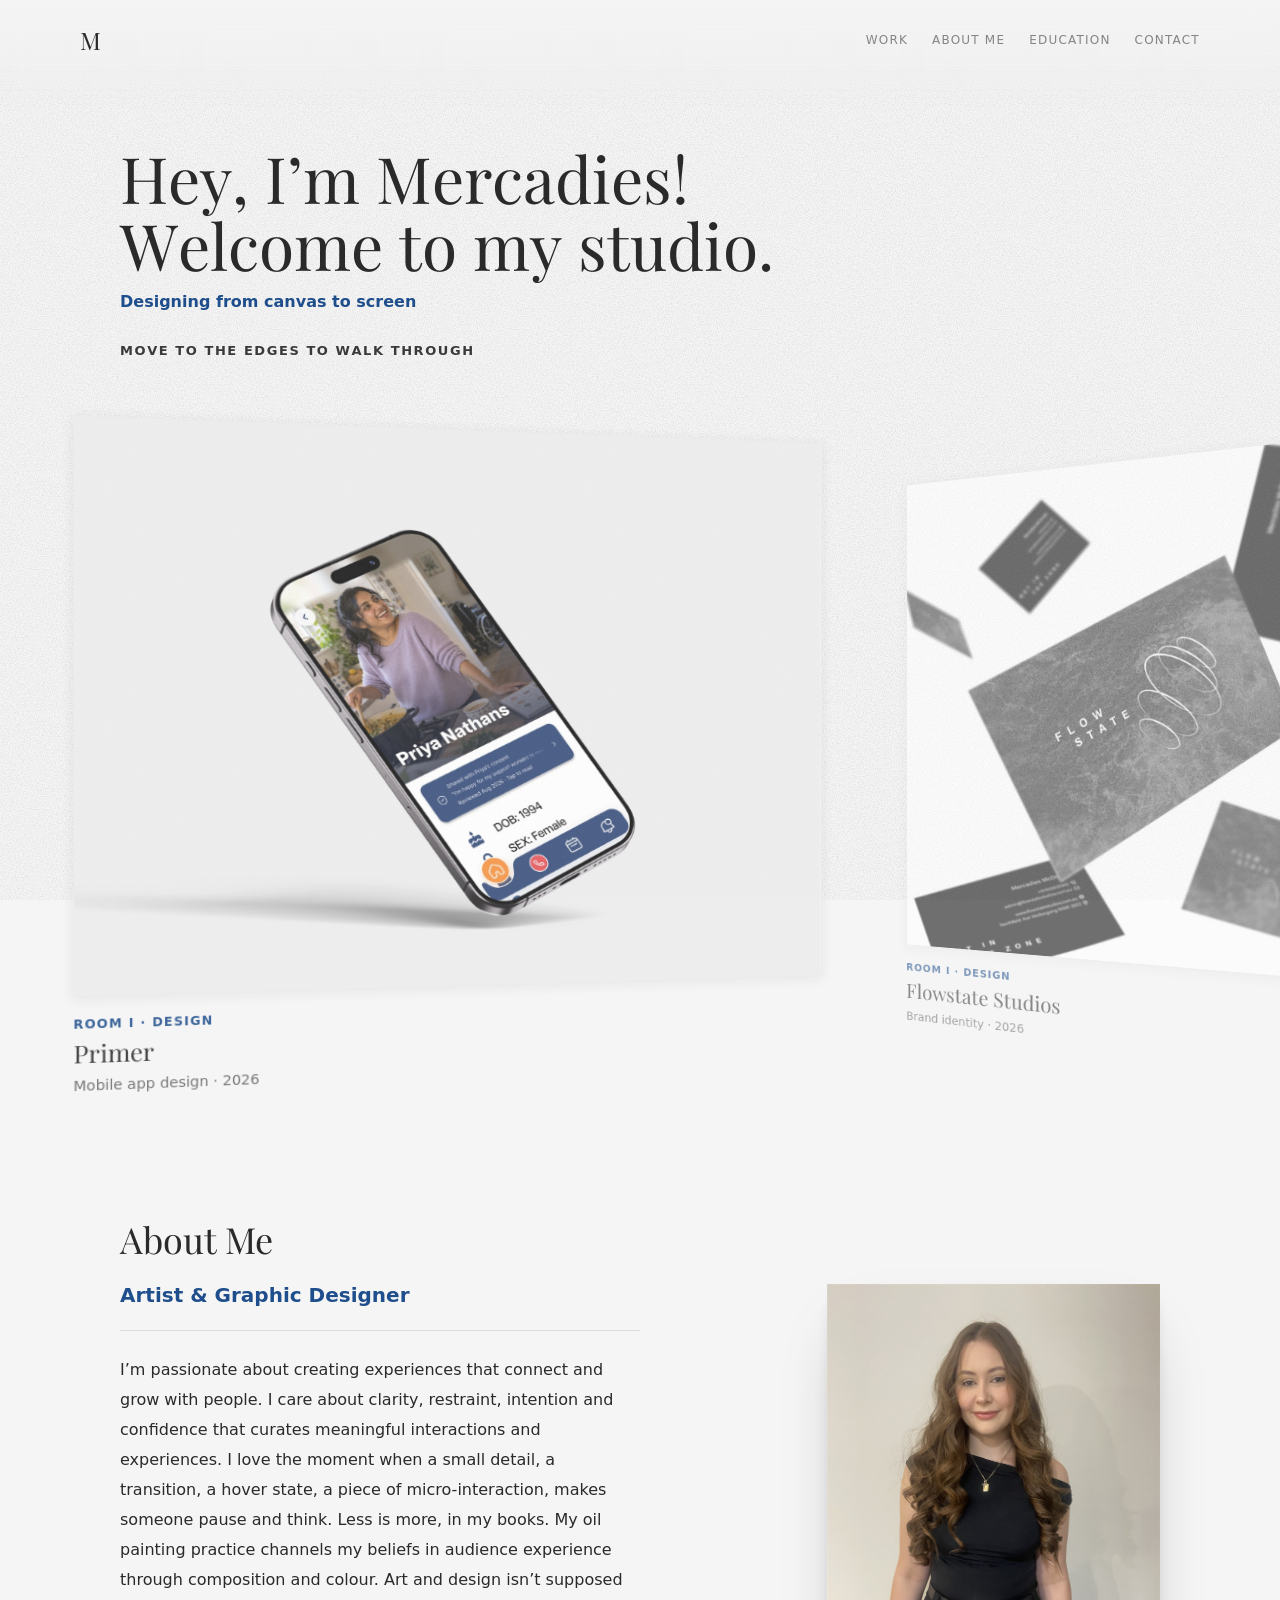
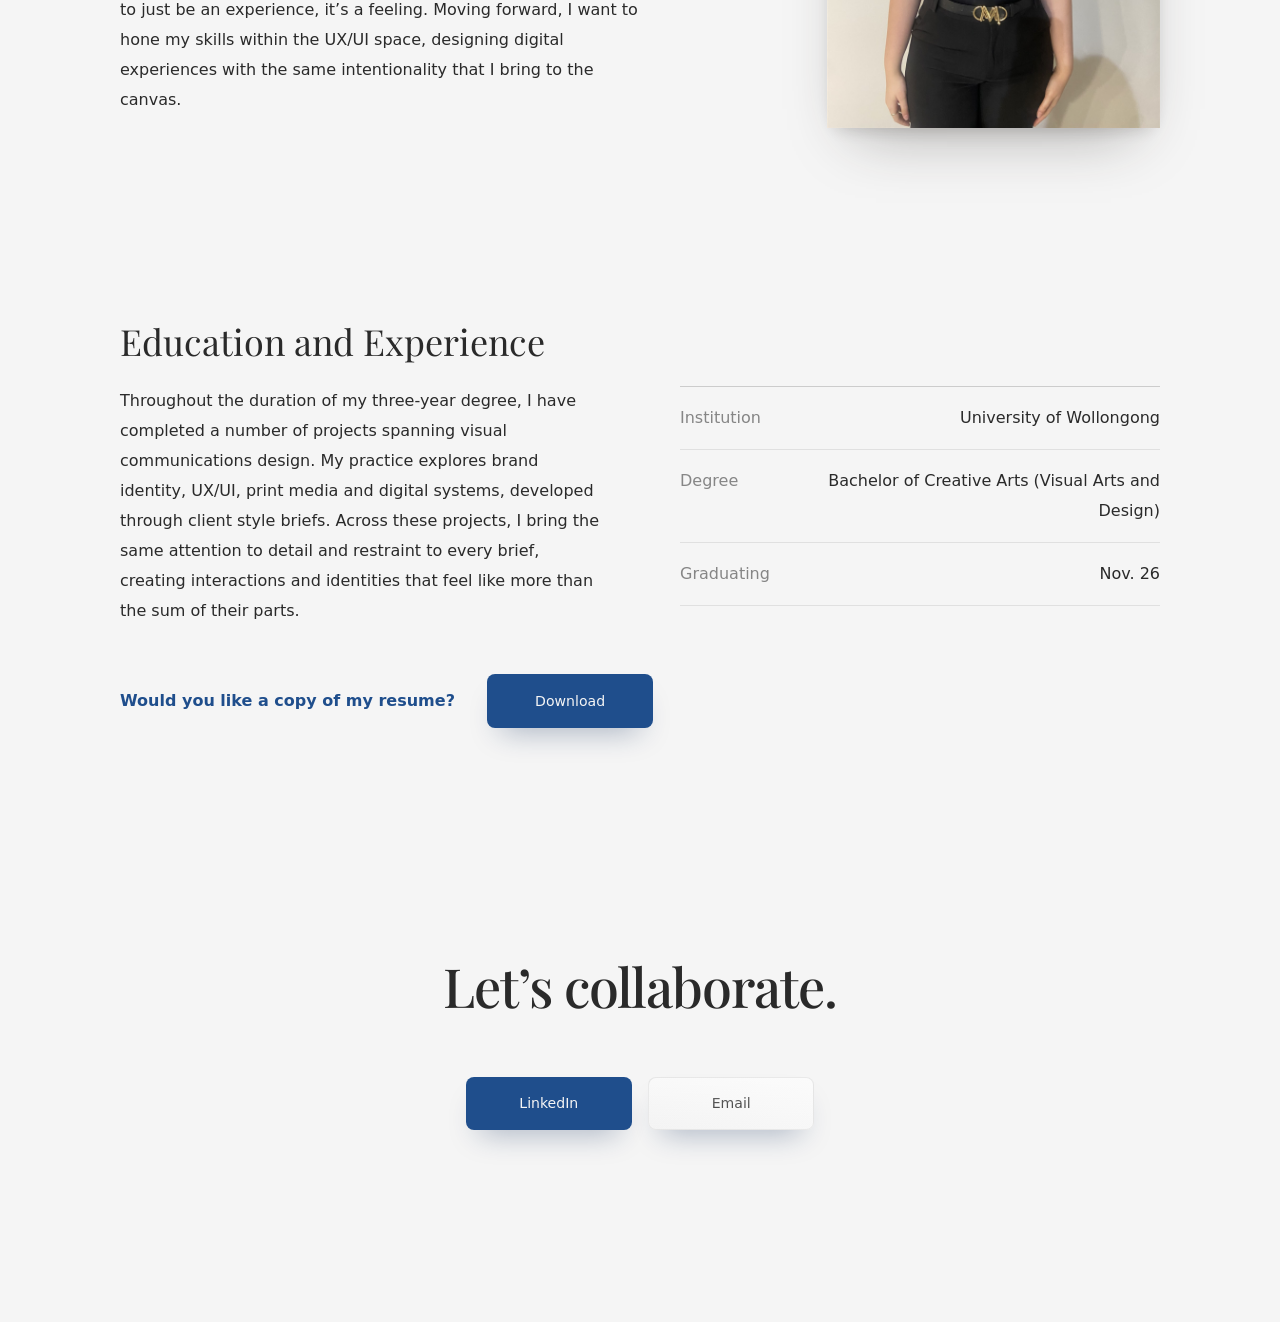
==== commit 007ef1d5: "Make gallery walk cue and edge scrolling easier to discover Animate the walk cue letter by letter li" ====
--- a/index.html
+++ b/index.html
@@ -156,15 +156,12 @@
     .piece__stage { transform-origin: 50% 0; animation: hang 1.6s cubic-bezier(0.2, 0.8, 0.2, 1) both; animation-delay: calc(var(--t0) + 0.2s + var(--n, 0) * 0.25s); }
     .piece .plaque { animation: intro-fade 1.2s var(--ease-expo) both; animation-delay: calc(var(--t0) + 0.6s + var(--n, 0) * 0.25s); }
     .walk-cue {
-      font-size: 12px; letter-spacing: 0.12em; text-transform: uppercase; color: rgba(42, 42, 42, 0.5);
+      font-size: 13px; font-weight: 600; letter-spacing: 0.12em; text-transform: uppercase; color: #3a3a3a;
       padding: 0 max(var(--gutter), calc((100% - 1040px) / 2)); margin: 0 0 var(--space-200);
-      animation: walk-cue 7s ease-in-out 3.6s both;
-    }
-    @keyframes walk-cue {
-      0% { opacity: 0; }
-      15%, 75% { opacity: 1; }
-      100% { opacity: 0; }
-    }
+      transition: opacity 0.6s ease-out;
+    }
+    .walk-cue.is-done { opacity: 0; }
+    @media (max-width: 720px) { .walk-cue { display: none; } }
     .btn, .piece a { transition: transform 0.4s var(--ease-expo), box-shadow 0.4s ease-out, background-color 0.4s ease-out, color 0.4s ease-out; }
     .btn:active { transform: scale(0.97); }
     .piece a:active { transform: scale(0.985); }
@@ -328,7 +325,8 @@
 
   <script>
     const reduce = matchMedia('(prefers-reduced-motion: reduce)').matches;
-    document.querySelectorAll('.studio__intro .intro-line').forEach((el, line) => {
+    [...document.querySelectorAll('.studio__intro .intro-line'), ...document.querySelectorAll('.walk-cue')].forEach((el, index) => {
+      const line = el.classList.contains('walk-cue') ? 0 : index;
       const text = el.textContent.trim();
       const sr = document.createElement('span');
       sr.className = 'sr-only';
@@ -355,6 +353,8 @@
     });
     const walk = document.querySelector('#gallery .walk');
     const pieces = [...walk.querySelectorAll('.piece')];
+    const walkCue = document.querySelector('.walk-cue');
+    walk.addEventListener('scroll', () => walkCue.classList.add('is-done'), { passive: true, once: true });
 
     const current = () => {
       const mid = walk.scrollLeft + walk.clientWidth / 2;
@@ -392,9 +392,13 @@
       document.documentElement.classList.add('gallery-hover');
       let target = 0, current = 0, vel = 0, raf = null;
       const frame = () => {
-        if (vel) target = Math.max(0, Math.min(maxScroll(), target + vel));
-        current += (target - current) * 0.1;
-        if (Math.abs(target - current) < 0.5) current = target;
+        if (vel) {
+          current = Math.max(0, Math.min(maxScroll(), current + vel));
+          target = current;
+        } else {
+          current += (target - current) * 0.16;
+          if (Math.abs(target - current) < 0.5) current = target;
+        }
         walk.scrollLeft = current;
         const mid = current + walk.clientWidth / 2;
         pieces.forEach((p) => {
@@ -408,7 +412,8 @@
       walk.addEventListener('pointermove', (e) => {
         const r = walk.getBoundingClientRect();
         const x = (e.clientX - r.left) / r.width;
-        vel = x < 0.35 ? -Math.min(1, (0.35 - x) / 0.2) * 9 : x > 0.65 ? Math.min(1, (x - 0.65) / 0.2) * 9 : 0;
+        const speed = (d) => 6 + 8 * Math.min(1, d / 0.12);
+        vel = x < 0.3 ? -speed(0.3 - x) : x > 0.7 ? speed(x - 0.7) : 0;
         if (vel && !raf) { current = target = walk.scrollLeft; raf = requestAnimationFrame(frame); }
       });
       walk.addEventListener('pointerleave', () => { vel = 0; });
